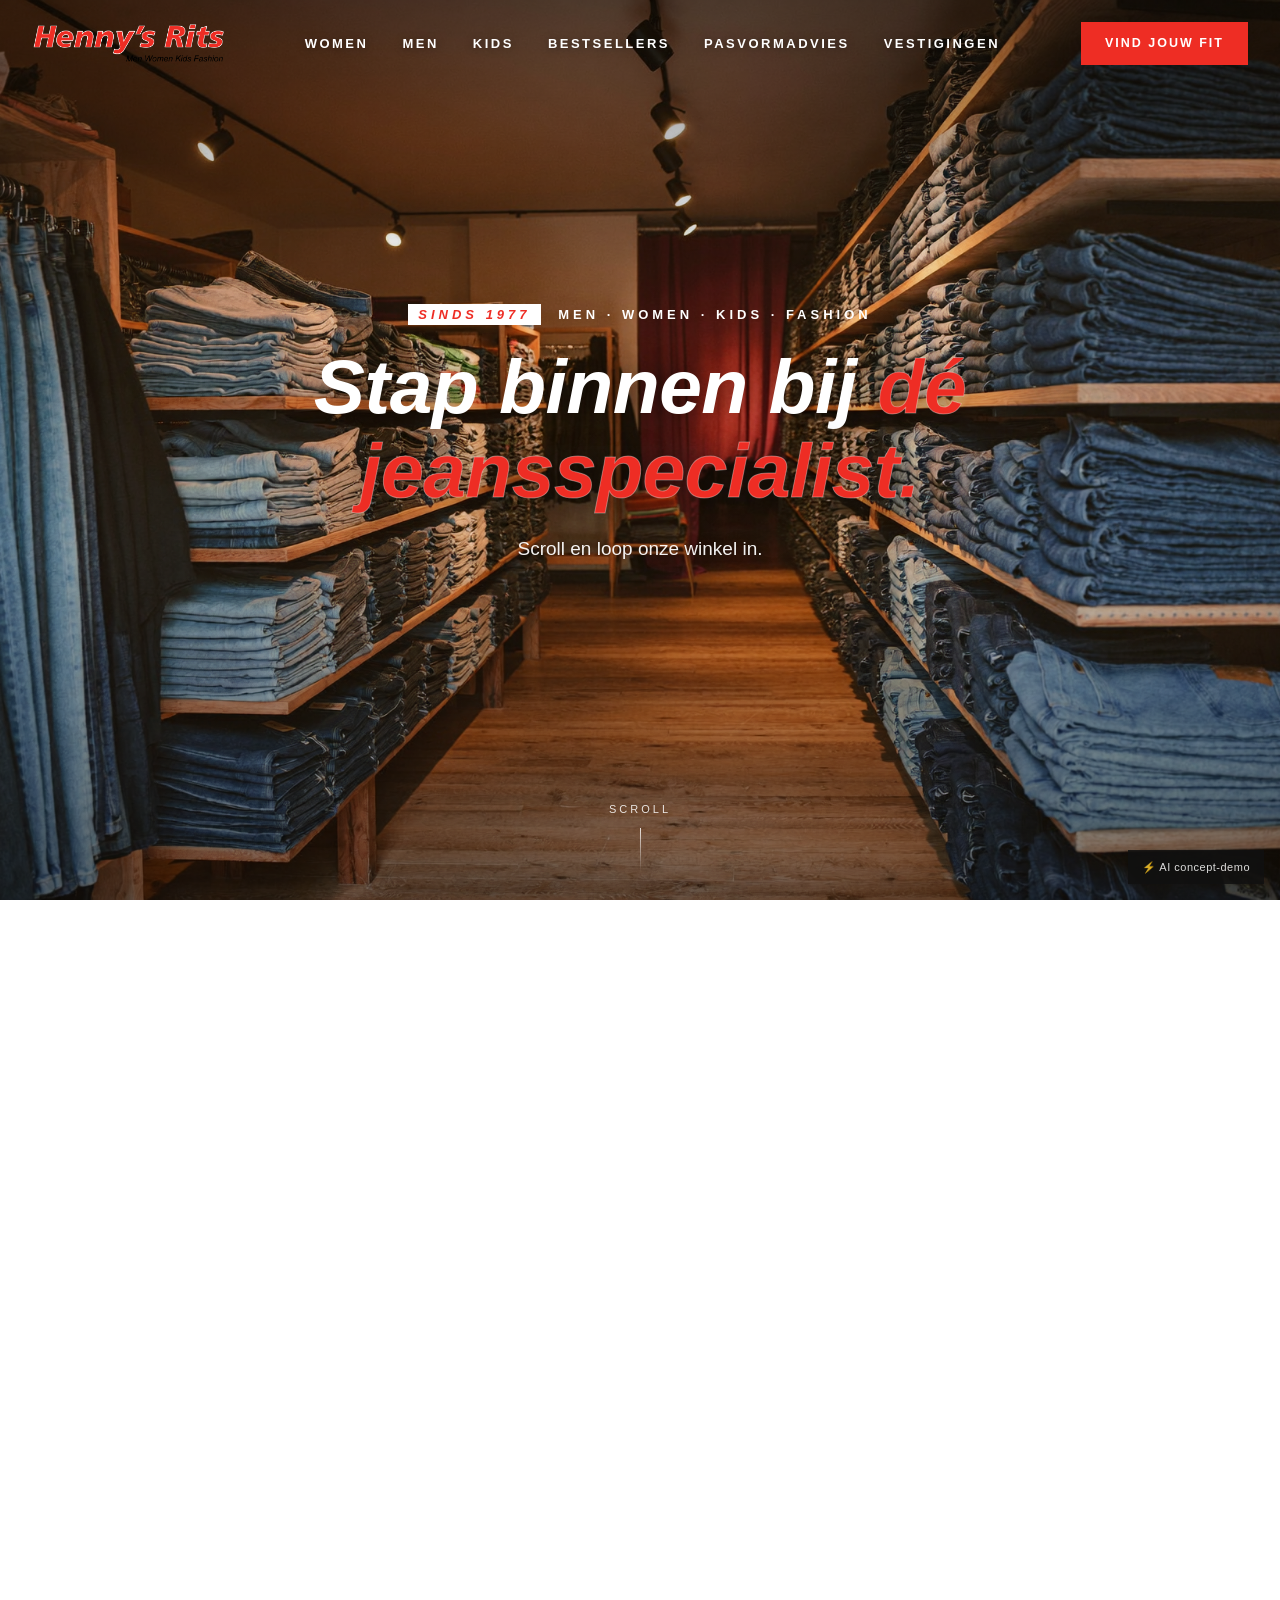
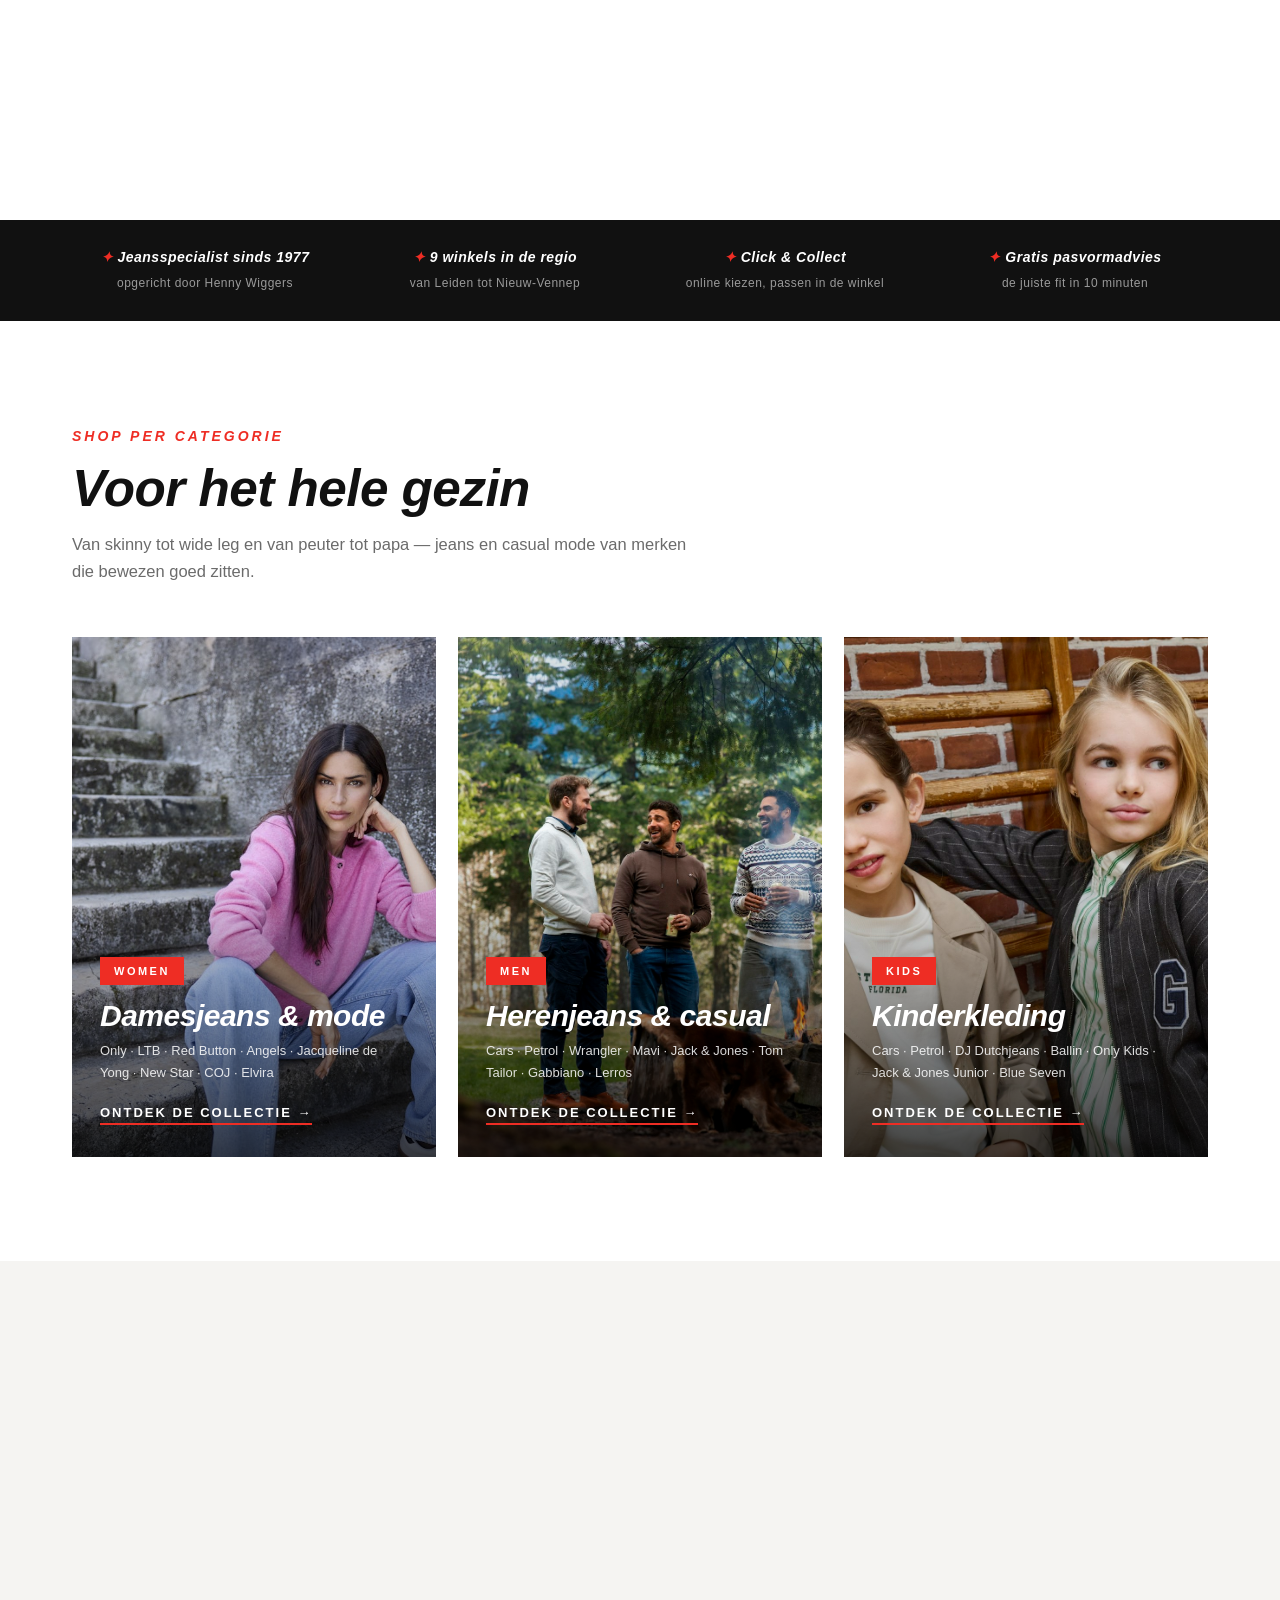
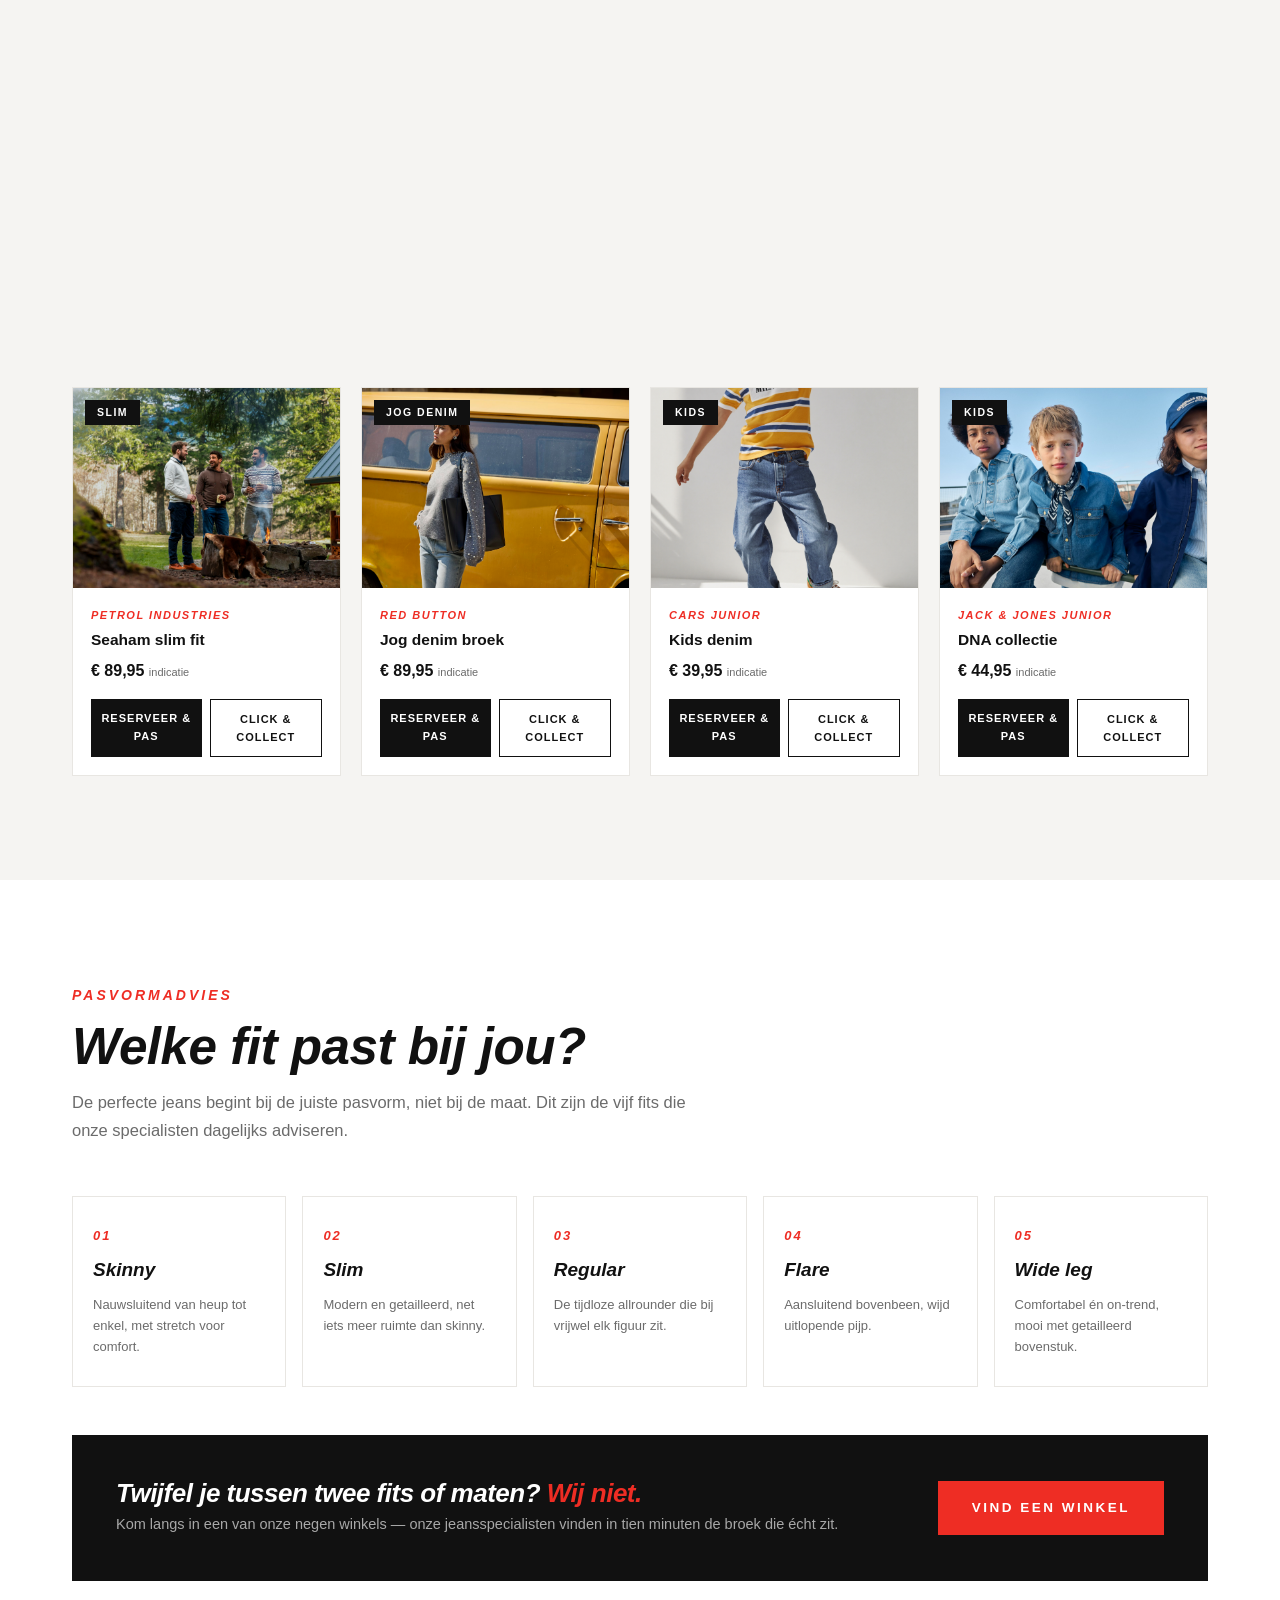
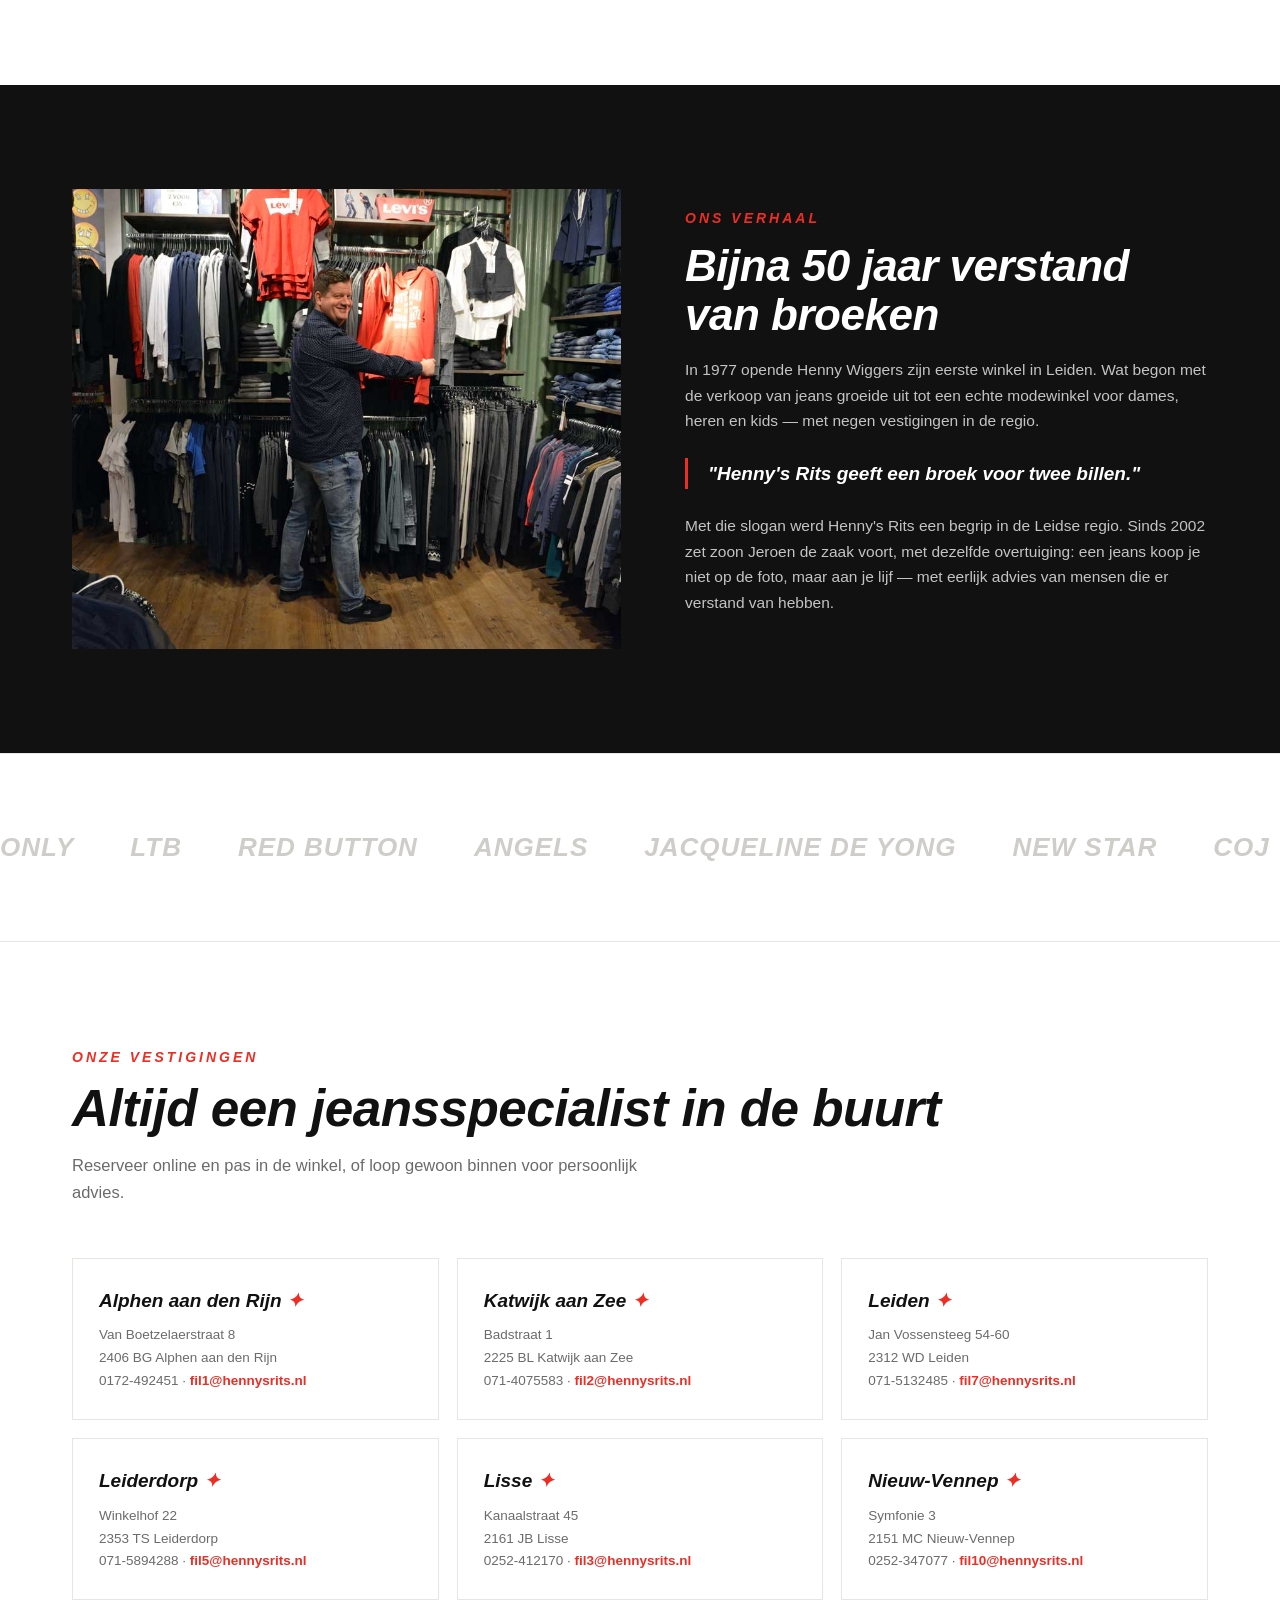
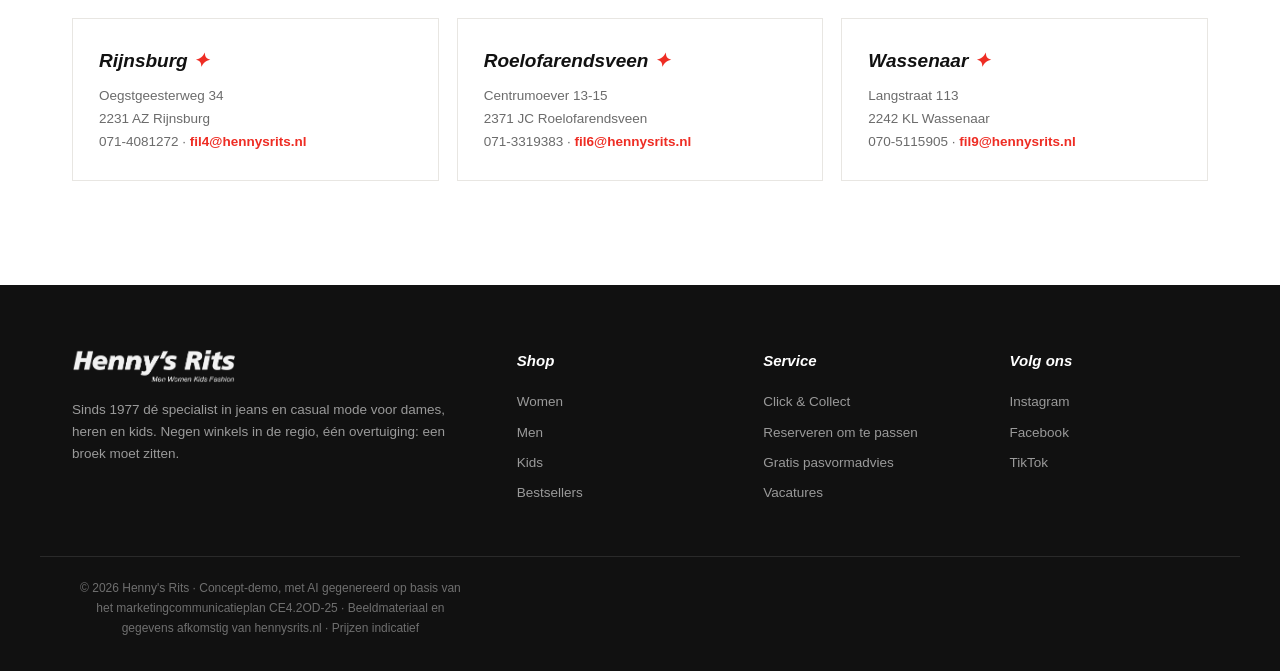
==== index.html @ 13a5b773 "Henny's Rits concept-demo: premium site met scroll-video Co-Authored-By: Claude Fable 5 <noreply@ant" ====
<!DOCTYPE html>
<html lang="nl">
<head>
<meta charset="UTF-8">
<meta name="viewport" content="width=device-width, initial-scale=1.0">
<title>Henny's Rits — Men Women Kids Fashion | Dé jeansspecialist sinds 1977</title>
<meta name="description" content="Ontdek online welke jeans perfect bij jou past en ontvang persoonlijk advies van de jeansspecialist. 9 winkels in de regio, Click & Collect en gratis pasvormadvies.">
<link rel="stylesheet" href="assets/style.css">
</head>
<body>

<header id="hdr">
  <nav class="nav">
    <a href="#" class="logo"><img src="assets/logo.png" alt="Henny's Rits — Men Women Kids Fashion"></a>
    <ul class="menu">
      <li><a href="women.html">Women</a></li>
      <li><a href="men.html">Men</a></li>
      <li><a href="kids.html">Kids</a></li>
      <li><a href="#bestsellers">Bestsellers</a></li>
      <li><a href="pasvormadvies.html">Pasvormadvies</a></li>
      <li><a href="vestigingen.html">Vestigingen</a></li>
    </ul>
    <a href="pasvormadvies.html" class="nav-cta">Vind jouw fit</a>
  </nav>
</header>

<div class="scrolly" id="top">
  <div class="scrolly-sticky">
    <video class="scrolly-media" id="scrollyVideo" src="assets/winkel-video-scrub-2k.mp4" poster="assets/winkel-hero.png" muted playsinline preload="auto"></video>

    <div class="stage on" id="stage1">
      <div class="hero-kicker"><b>Sinds 1977</b> Men · Women · Kids · Fashion</div>
      <h1>Stap binnen bij <span>dé jeansspecialist.</span></h1>
      <p>Scroll en loop onze winkel in.</p>
    </div>

    <div class="stage" id="stage2">
      <h1>De perfecte jeans <span>begint bij de juiste fit.</span></h1>
      <p>Duizenden jeans, alle pasvormen — en mensen die precies weten welke bij jou hoort.</p>
    </div>

    <div class="stage" id="stage3">
      <h1>Ontdek online, <span>pas 'm in de winkel.</span></h1>
      <p>Ontvang persoonlijk advies van de jeansspecialist — in negen winkels in de regio.</p>
      <div><a href="#bestsellers" class="btn btn-rood">Shop bestsellers</a>
      <a href="#pasvorm" class="btn btn-wit">Doe de pasvormcheck</a></div>
    </div>

    <div class="scroll-hint">Scroll<div class="lijn"></div></div>
    <div class="scroll-progress" id="scrollProgress"></div>
  </div>
</div>

<div class="usp">
  <div class="wrap">
    <div class="reveal"><b><span class="rood">✦</span> Jeansspecialist sinds 1977</b><small>opgericht door Henny Wiggers</small></div>
    <div class="reveal d1"><b><span class="rood">✦</span> 9 winkels in de regio</b><small>van Leiden tot Nieuw-Vennep</small></div>
    <div class="reveal d2"><b><span class="rood">✦</span> Click & Collect</b><small>online kiezen, passen in de winkel</small></div>
    <div class="reveal d3"><b><span class="rood">✦</span> Gratis pasvormadvies</b><small>de juiste fit in 10 minuten</small></div>
  </div>
</div>

<section id="women">
  <div class="wrap">
    <div class="kicker reveal">Shop per categorie</div>
    <h2 class="sec-title reveal">Voor het hele gezin</h2>
    <p class="sec-sub reveal">Van skinny tot wide leg en van peuter tot papa — jeans en casual mode van merken die bewezen goed zitten.</p>
    <div class="cats">
      <a href="women.html" class="cat reveal">
        <img src="assets/dames-jdy.jpg" alt="Damescollectie — Jacqueline de Yong">
        <div class="cat-body">
          <span class="lbl">Women</span>
          <h3>Damesjeans & mode</h3>
          <p>Only · LTB · Red Button · Angels · Jacqueline de Yong · New Star · COJ · Elvira</p>
          <span class="pijl">Ontdek de collectie →</span>
        </div>
      </a>
      <a href="men.html" class="cat reveal d1" id="men">
        <img src="assets/heren-petrol.jpg" alt="Herencollectie — Petrol Industries">
        <div class="cat-body">
          <span class="lbl">Men</span>
          <h3>Herenjeans & casual</h3>
          <p>Cars · Petrol · Wrangler · Mavi · Jack & Jones · Tom Tailor · Gabbiano · Lerros</p>
          <span class="pijl">Ontdek de collectie →</span>
        </div>
      </a>
      <a href="kids.html" class="cat reveal d2" id="kids">
        <img src="assets/kids-only.jpg" alt="Kidscollectie — Only Kids">
        <div class="cat-body">
          <span class="lbl">Kids</span>
          <h3>Kinderkleding</h3>
          <p>Cars · Petrol · DJ Dutchjeans · Ballin · Only Kids · Jack & Jones Junior · Blue Seven</p>
          <span class="pijl">Ontdek de collectie →</span>
        </div>
      </a>
    </div>
  </div>
</section>

<section class="best" id="bestsellers">
  <div class="wrap">
    <div class="kicker reveal">Kernassortiment</div>
    <h2 class="sec-title reveal">Onze meest gekozen jeans</h2>
    <p class="sec-sub reveal">Een overzichtelijke selectie bestsellers uit onze winkels. Twijfel je over maat of fit? Reserveer gratis om te passen — onze specialisten staan voor je klaar.</p>
    <div class="grid-4">
      <div class="product reveal">
        <div class="p-img"><img src="assets/shoot-dames-skinny.png" class="shoot" alt="ONLY damesjeans — skinny fit"><span class="fit">Skinny</span></div>
        <div class="p-body">
          <div class="p-brand">Only</div><div class="p-name">Blush mid skinny</div>
          <div class="p-price">€ 39,99 <small>indicatie</small></div>
          <div class="p-actions"><a class="a-res" href="#vestigingen">Reserveer & pas</a><a class="a-cc" href="#vestigingen">Click & Collect</a></div>
        </div>
      </div>
      <div class="product reveal d1">
        <div class="p-img"><img src="assets/shoot-dames-flare.png" class="shoot" alt="LTB Valerie flare jeans"><span class="fit">Flare</span></div>
        <div class="p-body">
          <div class="p-brand">LTB</div><div class="p-name">Valerie flare jeans</div>
          <div class="p-price">€ 79,95 <small>indicatie</small></div>
          <div class="p-actions"><a class="a-res" href="#vestigingen">Reserveer & pas</a><a class="a-cc" href="#vestigingen">Click & Collect</a></div>
        </div>
      </div>
      <div class="product reveal d2">
        <div class="p-img"><img src="assets/shoot-heren-slim.png" class="shoot" alt="Cars Blast slim fit jeans"><span class="fit">Slim</span></div>
        <div class="p-body">
          <div class="p-brand">Cars Jeans</div><div class="p-name">Blast slim fit</div>
          <div class="p-price">€ 59,90 <small>indicatie</small></div>
          <div class="p-actions"><a class="a-res" href="#vestigingen">Reserveer & pas</a><a class="a-cc" href="#vestigingen">Click & Collect</a></div>
        </div>
      </div>
      <div class="product reveal d3">
        <div class="p-img"><img src="assets/heren-gabbiano.jpg" alt="Gabbiano herenjeans"><span class="fit">Regular</span></div>
        <div class="p-body">
          <div class="p-brand">Wrangler</div><div class="p-name">Texas regular fit</div>
          <div class="p-price">€ 99,95 <small>indicatie</small></div>
          <div class="p-actions"><a class="a-res" href="#vestigingen">Reserveer & pas</a><a class="a-cc" href="#vestigingen">Click & Collect</a></div>
        </div>
      </div>
      <div class="product reveal">
        <div class="p-img"><img src="assets/heren-petrol.jpg" alt="Petrol Seaham slim fit"><span class="fit">Slim</span></div>
        <div class="p-body">
          <div class="p-brand">Petrol Industries</div><div class="p-name">Seaham slim fit</div>
          <div class="p-price">€ 89,95 <small>indicatie</small></div>
          <div class="p-actions"><a class="a-res" href="#vestigingen">Reserveer & pas</a><a class="a-cc" href="#vestigingen">Click & Collect</a></div>
        </div>
      </div>
      <div class="product reveal d1">
        <div class="p-img"><img src="assets/dames-only2.jpg" alt="Red Button jog denim"><span class="fit">Jog denim</span></div>
        <div class="p-body">
          <div class="p-brand">Red Button</div><div class="p-name">Jog denim broek</div>
          <div class="p-price">€ 89,95 <small>indicatie</small></div>
          <div class="p-actions"><a class="a-res" href="#vestigingen">Reserveer & pas</a><a class="a-cc" href="#vestigingen">Click & Collect</a></div>
        </div>
      </div>
      <div class="product reveal d2">
        <div class="p-img"><img src="assets/shoot-kids.png" class="shoot" alt="Cars junior kids jeans"><span class="fit">Kids</span></div>
        <div class="p-body">
          <div class="p-brand">Cars Junior</div><div class="p-name">Kids denim</div>
          <div class="p-price">€ 39,95 <small>indicatie</small></div>
          <div class="p-actions"><a class="a-res" href="#vestigingen">Reserveer & pas</a><a class="a-cc" href="#vestigingen">Click & Collect</a></div>
        </div>
      </div>
      <div class="product reveal d3">
        <div class="p-img"><img src="assets/kids-jackjones.jpg" alt="Jack & Jones junior"><span class="fit">Kids</span></div>
        <div class="p-body">
          <div class="p-brand">Jack & Jones Junior</div><div class="p-name">DNA collectie</div>
          <div class="p-price">€ 44,95 <small>indicatie</small></div>
          <div class="p-actions"><a class="a-res" href="#vestigingen">Reserveer & pas</a><a class="a-cc" href="#vestigingen">Click & Collect</a></div>
        </div>
      </div>
    </div>
  </div>
</section>

<section id="pasvorm">
  <div class="wrap">
    <div class="kicker reveal">Pasvormadvies</div>
    <h2 class="sec-title reveal">Welke fit past bij jou?</h2>
    <p class="sec-sub reveal">De perfecte jeans begint bij de juiste pasvorm, niet bij de maat. Dit zijn de vijf fits die onze specialisten dagelijks adviseren.</p>
    <div class="fitgrid">
      <div class="fitcard reveal"><div class="nr">01</div><h4>Skinny</h4><p>Nauwsluitend van heup tot enkel, met stretch voor comfort.</p></div>
      <div class="fitcard reveal d1"><div class="nr">02</div><h4>Slim</h4><p>Modern en getailleerd, net iets meer ruimte dan skinny.</p></div>
      <div class="fitcard reveal d2"><div class="nr">03</div><h4>Regular</h4><p>De tijdloze allrounder die bij vrijwel elk figuur zit.</p></div>
      <div class="fitcard reveal d3"><div class="nr">04</div><h4>Flare</h4><p>Aansluitend bovenbeen, wijd uitlopende pijp.</p></div>
      <div class="fitcard reveal d3"><div class="nr">05</div><h4>Wide leg</h4><p>Comfortabel én on-trend, mooi met getailleerd bovenstuk.</p></div>
    </div>
    <div class="fit-cta reveal">
      <div>
        <h3>Twijfel je tussen twee fits of maten? <em>Wij niet.</em></h3>
        <p>Kom langs in een van onze negen winkels — onze jeansspecialisten vinden in tien minuten de broek die écht zit.</p>
      </div>
      <a href="#vestigingen" class="btn btn-rood" style="white-space:nowrap">Vind een winkel</a>
    </div>
  </div>
</section>

<section class="historie">
  <div class="wrap">
    <img src="assets/historie.jpg" alt="Henny's Rits winkel" class="reveal">
    <div>
      <div class="kicker reveal">Ons verhaal</div>
      <h2 class="reveal">Bijna 50 jaar verstand van broeken</h2>
      <p class="reveal d1">In 1977 opende Henny Wiggers zijn eerste winkel in Leiden. Wat begon met de verkoop van jeans groeide uit tot een echte modewinkel voor dames, heren en kids — met negen vestigingen in de regio.</p>
      <div class="quote reveal d2">"Henny's Rits geeft een broek voor twee billen."</div>
      <p class="reveal d2">Met die slogan werd Henny's Rits een begrip in de Leidse regio. Sinds 2002 zet zoon Jeroen de zaak voort, met dezelfde overtuiging: een jeans koop je niet op de foto, maar aan je lijf — met eerlijk advies van mensen die er verstand van hebben.</p>
    </div>
  </div>
</section>

<div class="merken" id="merken">
  <div class="marquee">
    <span>Only</span><span>LTB</span><span>Red Button</span><span>Angels</span><span>Jacqueline de Yong</span><span>New Star</span><span>COJ</span><span>Elvira</span><span>Cars Jeans</span><span>Petrol</span><span>Wrangler</span><span>Mavi</span><span>Jack & Jones</span><span>Tom Tailor</span><span>Gabbiano</span><span>Lerros</span><span>S.Oliver</span><span>DJ Dutchjeans</span><span>Ballin</span><span>Blue Seven</span>
    <span>Only</span><span>LTB</span><span>Red Button</span><span>Angels</span><span>Jacqueline de Yong</span><span>New Star</span><span>COJ</span><span>Elvira</span><span>Cars Jeans</span><span>Petrol</span><span>Wrangler</span><span>Mavi</span><span>Jack & Jones</span><span>Tom Tailor</span><span>Gabbiano</span><span>Lerros</span><span>S.Oliver</span><span>DJ Dutchjeans</span><span>Ballin</span><span>Blue Seven</span>
  </div>
</div>

<section id="vestigingen">
  <div class="wrap">
    <div class="kicker reveal">Onze vestigingen</div>
    <h2 class="sec-title reveal">Altijd een jeansspecialist in de buurt</h2>
    <p class="sec-sub reveal">Reserveer online en pas in de winkel, of loop gewoon binnen voor persoonlijk advies.</p>
    <div class="stores-grid">
      <div class="store reveal"><h4>Alphen aan den Rijn <span>✦</span></h4><p>Van Boetzelaerstraat 8<br>2406 BG Alphen aan den Rijn<br>0172-492451 · <a href="mailto:fil1@hennysrits.nl">fil1@hennysrits.nl</a></p></div>
      <div class="store reveal d1"><h4>Katwijk aan Zee <span>✦</span></h4><p>Badstraat 1<br>2225 BL Katwijk aan Zee<br>071-4075583 · <a href="mailto:fil2@hennysrits.nl">fil2@hennysrits.nl</a></p></div>
      <div class="store reveal d2"><h4>Leiden <span>✦</span></h4><p>Jan Vossensteeg 54-60<br>2312 WD Leiden<br>071-5132485 · <a href="mailto:fil7@hennysrits.nl">fil7@hennysrits.nl</a></p></div>
      <div class="store reveal"><h4>Leiderdorp <span>✦</span></h4><p>Winkelhof 22<br>2353 TS Leiderdorp<br>071-5894288 · <a href="mailto:fil5@hennysrits.nl">fil5@hennysrits.nl</a></p></div>
      <div class="store reveal d1"><h4>Lisse <span>✦</span></h4><p>Kanaalstraat 45<br>2161 JB Lisse<br>0252-412170 · <a href="mailto:fil3@hennysrits.nl">fil3@hennysrits.nl</a></p></div>
      <div class="store reveal d2"><h4>Nieuw-Vennep <span>✦</span></h4><p>Symfonie 3<br>2151 MC Nieuw-Vennep<br>0252-347077 · <a href="mailto:fil10@hennysrits.nl">fil10@hennysrits.nl</a></p></div>
      <div class="store reveal"><h4>Rijnsburg <span>✦</span></h4><p>Oegstgeesterweg 34<br>2231 AZ Rijnsburg<br>071-4081272 · <a href="mailto:fil4@hennysrits.nl">fil4@hennysrits.nl</a></p></div>
      <div class="store reveal d1"><h4>Roelofarendsveen <span>✦</span></h4><p>Centrumoever 13-15<br>2371 JC Roelofarendsveen<br>071-3319383 · <a href="mailto:fil6@hennysrits.nl">fil6@hennysrits.nl</a></p></div>
      <div class="store reveal d2"><h4>Wassenaar <span>✦</span></h4><p>Langstraat 113<br>2242 KL Wassenaar<br>070-5115905 · <a href="mailto:fil9@hennysrits.nl">fil9@hennysrits.nl</a></p></div>
    </div>
  </div>
</section>

<footer>
  <div class="wrap">
    <div>
      <img src="assets/logo.png" alt="Henny's Rits">
      <p>Sinds 1977 dé specialist in jeans en casual mode voor dames, heren en kids. Negen winkels in de regio, één overtuiging: een broek moet zitten.</p>
    </div>
    <div>
      <h4>Shop</h4>
      <ul><li><a href="women.html">Women</a></li><li><a href="men.html">Men</a></li><li><a href="kids.html">Kids</a></li><li><a href="#bestsellers">Bestsellers</a></li></ul>
    </div>
    <div>
      <h4>Service</h4>
      <ul><li>Click & Collect</li><li>Reserveren om te passen</li><li><a href="pasvormadvies.html">Gratis pasvormadvies</a></li><li><a href="https://hennysrits.nl/vacatures/">Vacatures</a></li></ul>
    </div>
    <div>
      <h4>Volg ons</h4>
      <ul><li><a href="https://www.instagram.com/hennysritsnieuwvennep/">Instagram</a></li><li><a href="https://www.facebook.com/HennysRitsNieuwVennep/">Facebook</a></li><li>TikTok</li></ul>
    </div>
  </div>
  <div class="foot-note wrap">© 2026 Henny's Rits · Concept-demo, met AI gegenereerd op basis van het marketingcommunicatieplan CE4.2OD-25 · Beeldmateriaal en gegevens afkomstig van hennysrits.nl · Prijzen indicatief</div>
</footer>

<div class="demo-note">⚡ AI concept-demo</div>

<script>
  // sticky nav
  const hdr = document.getElementById('hdr');

  // scroll-gestuurde video (scrubbing)
  const scrolly = document.querySelector('.scrolly');
  const video = document.getElementById('scrollyVideo');
  const stages = [document.getElementById('stage1'), document.getElementById('stage2'), document.getElementById('stage3')];
  const progressBar = document.getElementById('scrollProgress');
  let targetTime = 0, videoReady = false;

  // Laad de video als blob: dan is hij volledig seekbaar (nodig voor scrubben),
  // onafhankelijk van Range-support op de server. Bij mislukken blijft de poster-foto staan.
  fetch(video.getAttribute('src'))
    .then(r => { if (!r.ok) throw new Error(r.status); return r.blob(); })
    .then(b => { video.src = URL.createObjectURL(b); })
    .catch(() => { videoReady = false; });
  video.addEventListener('loadedmetadata', () => { videoReady = video.seekable.length > 0 && video.seekable.end(0) > 0; });
  video.addEventListener('error', () => { videoReady = false; }); // valt terug op poster-foto

  function scrollProgress() {
    const max = scrolly.offsetHeight - innerHeight;
    return Math.min(1, Math.max(0, (scrollY - scrolly.offsetTop) / max));
  }

  function update() {
    const p = scrollProgress();
    // tekstlagen: 0-30% intro, 30-65% midden, 65%+ CTA
    stages[0].classList.toggle('on', p < .30);
    stages[1].classList.toggle('on', p >= .30 && p < .65);
    stages[2].classList.toggle('on', p >= .65);
    progressBar.style.width = (p * 100) + '%';
    if (videoReady && video.duration) targetTime = p * (video.duration - .05);
    hdr.classList.toggle('solid', p >= 1 || scrollY > scrolly.offsetHeight - innerHeight + 60);
  }

  // soepel scrubben met lerp in een rAF-loop
  let lastRaf = 0;
  (function raf(t) {
    lastRaf = t || performance.now();
    update();
    if (videoReady && video.duration && Math.abs(video.currentTime - targetTime) > .02) {
      video.currentTime += (targetTime - video.currentTime) * .18;
    }
    requestAnimationFrame(raf);
  })();

  // fallback: als rAF stilstaat (verborgen/zuinige tab) scrubt de scroll-listener direct
  addEventListener('scroll', () => {
    update();
    if (videoReady && video.duration && performance.now() - lastRaf > 200) video.currentTime = targetTime;
  }, {passive:true});

  // reveal on scroll
  const io = new IntersectionObserver(es => es.forEach(e => {
    if (e.isIntersecting) { e.target.classList.add('in'); io.unobserve(e.target); }
  }), {threshold:.15});
  document.querySelectorAll('.reveal').forEach(el => io.observe(el));
</script>

</body>
</html>
---- assets/style.css ----
:root{
    --rood:#ee2d24; --rood-donker:#c81e16;
    --zwart:#111111; --grijs:#6b6b6b; --lichtgrijs:#f5f4f2; --lijn:#e8e6e2;
    --wit:#ffffff;
  }
  *{margin:0;padding:0;box-sizing:border-box}
  html{scroll-behavior:smooth}
  body{font-family:'Segoe UI',Helvetica,Arial,sans-serif;color:var(--zwart);background:var(--wit);line-height:1.65;-webkit-font-smoothing:antialiased}
  h1,h2,h3{font-weight:800;font-style:italic;letter-spacing:-.5px;line-height:1.1}
  a{color:inherit;text-decoration:none}
  img{display:block;max-width:100%}
  .wrap{max-width:1200px;margin:0 auto;padding:0 32px}

  /* reveal on scroll */
  .reveal{opacity:0;transform:translateY(36px);transition:opacity .8s ease,transform .8s cubic-bezier(.16,1,.3,1)}
  .reveal.in{opacity:1;transform:none}
  .reveal.d1{transition-delay:.12s}.reveal.d2{transition-delay:.24s}.reveal.d3{transition-delay:.36s}

  /* nav */
  header{position:fixed;top:0;left:0;right:0;z-index:100;transition:background .35s,box-shadow .35s,padding .35s}
  header .nav{display:flex;align-items:center;justify-content:space-between;max-width:1320px;margin:0 auto;padding:22px 32px;transition:padding .35s}
  header.solid{background:rgba(255,255,255,.96);backdrop-filter:blur(12px);box-shadow:0 1px 0 var(--lijn)}
  header.solid .nav{padding:14px 32px}
  .logo img{height:40px;width:auto;transition:height .35s}
  header.solid .logo img{height:32px}
  .menu{display:flex;gap:34px;list-style:none;font-weight:700;font-size:13px;letter-spacing:2.5px;text-transform:uppercase}
  header:not(.solid) .menu a{color:#fff;text-shadow:0 1px 8px rgba(0,0,0,.4)}
  .menu a{position:relative;padding-bottom:4px}
  .menu a::after{content:"";position:absolute;left:0;bottom:0;width:0;height:2px;background:var(--rood);transition:width .3s}
  .menu a:hover::after{width:100%}
  .nav-cta{background:var(--rood);color:#fff !important;padding:11px 24px;font-weight:700;font-size:12.5px;letter-spacing:2px;text-transform:uppercase;text-shadow:none !important;transition:background .25s}
  .nav-cta:hover{background:var(--rood-donker)}
  .nav-cta::after{display:none}

  /* scroll-video hero */
  .scrolly{height:380vh;position:relative}
  .scrolly-sticky{position:sticky;top:0;height:100vh;overflow:hidden;background:#0d0a08}
  .scrolly-media{position:absolute;inset:0;width:100%;height:100%;object-fit:cover}
  .scrolly-sticky::before{content:"";position:absolute;inset:0;z-index:1;background:linear-gradient(180deg,rgba(0,0,0,.45) 0%,rgba(0,0,0,.05) 30%,rgba(0,0,0,.05) 60%,rgba(0,0,0,.45) 100%)}
  .stage{position:absolute;inset:0;z-index:2;display:flex;flex-direction:column;align-items:center;justify-content:center;text-align:center;color:#fff;padding:0 32px;opacity:0;transform:translateY(24px);transition:opacity .5s ease,transform .5s ease;pointer-events:none}
  .stage.on{opacity:1;transform:none;pointer-events:auto}
  .stage .hero-kicker{font-size:13px;font-weight:700;letter-spacing:4px;text-transform:uppercase;margin-bottom:18px}
  .stage .hero-kicker b{color:var(--rood);background:#fff;padding:3px 10px;font-style:italic;margin-right:10px}
  .stage h1{font-size:clamp(40px,6vw,80px);max-width:900px;margin-bottom:20px;text-shadow:0 2px 28px rgba(0,0,0,.5)}
  .stage h1 span{color:var(--rood);-webkit-text-stroke:1px rgba(255,255,255,.35)}
  .stage p{font-size:19px;max-width:580px;color:rgba(255,255,255,.94);margin-bottom:32px;text-shadow:0 1px 12px rgba(0,0,0,.5)}
  .scroll-progress{position:absolute;bottom:0;left:0;height:3px;background:var(--rood);z-index:3;width:0%}
  .btn{display:inline-block;padding:16px 34px;font-weight:700;font-size:13.5px;letter-spacing:2.5px;text-transform:uppercase;transition:all .25s}
  .btn-rood{background:var(--rood);color:#fff}
  .btn-rood:hover{background:var(--rood-donker);transform:translateY(-2px)}
  .btn-wit{border:2px solid rgba(255,255,255,.8);color:#fff;margin-left:14px}
  .btn-wit:hover{background:#fff;color:var(--zwart)}
  .scroll-hint{position:absolute;bottom:28px;left:50%;transform:translateX(-50%);z-index:3;color:#fff;font-size:11px;letter-spacing:3px;text-transform:uppercase;text-align:center;opacity:.85}
  .scroll-hint .lijn{width:1px;height:44px;background:linear-gradient(#fff,transparent);margin:10px auto 0;animation:drop 1.8s ease-in-out infinite}
  @keyframes drop{0%{transform:scaleY(0);transform-origin:top}45%{transform:scaleY(1);transform-origin:top}55%{transform:scaleY(1);transform-origin:bottom}100%{transform:scaleY(0);transform-origin:bottom}}

  /* usp bar */
  .usp{background:var(--zwart);color:#fff}
  .usp .wrap{display:grid;grid-template-columns:repeat(4,1fr);gap:24px;padding:26px 32px;text-align:center}
  .usp b{display:block;font-size:14px;font-style:italic;letter-spacing:.5px}
  .usp small{color:#9a9a9a;font-size:12px;letter-spacing:.5px}
  .usp .rood{color:var(--rood)}

  /* sections */
  section{padding:104px 0}
  .kicker{color:var(--rood);font-weight:800;font-style:italic;font-size:14px;letter-spacing:3px;text-transform:uppercase;margin-bottom:12px}
  .sec-title{font-size:clamp(32px,4vw,52px);margin-bottom:14px}
  .sec-sub{color:var(--grijs);max-width:620px;font-size:16.5px;margin-bottom:52px}

  /* categorie cards */
  .cats{display:grid;grid-template-columns:repeat(3,1fr);gap:22px}
  .cat{position:relative;height:520px;overflow:hidden;display:flex;align-items:flex-end}
  .cat img{position:absolute;inset:0;width:100%;height:100%;object-fit:cover;transition:transform .8s cubic-bezier(.16,1,.3,1)}
  .cat:hover img{transform:scale(1.06)}
  .cat::after{content:"";position:absolute;inset:0;background:linear-gradient(180deg,transparent 45%,rgba(0,0,0,.72))}
  .cat-body{position:relative;z-index:2;color:#fff;padding:32px 28px;width:100%}
  .cat-body .lbl{display:inline-block;background:var(--rood);font-size:11px;font-weight:700;letter-spacing:2.5px;text-transform:uppercase;padding:5px 14px;margin-bottom:14px}
  .cat-body h3{font-size:30px;margin-bottom:8px}
  .cat-body p{font-size:13px;color:rgba(255,255,255,.85);margin-bottom:16px}
  .cat-body .pijl{font-weight:700;font-size:13px;letter-spacing:2px;text-transform:uppercase;border-bottom:2px solid var(--rood);padding-bottom:3px}

  /* bestsellers */
  .best{background:var(--lichtgrijs)}
  .grid-4{display:grid;grid-template-columns:repeat(4,1fr);gap:20px}
  .product{background:#fff;border:1px solid var(--lijn);transition:transform .3s,box-shadow .3s}
  .product:hover{transform:translateY(-6px);box-shadow:0 18px 40px rgba(17,17,17,.10)}
  .p-img{height:200px;position:relative;overflow:hidden}
  .p-img img{width:100%;height:100%;object-fit:cover;object-position:center 20%}
  .p-img img.shoot{object-position:center 62%}
  .p-img .fit{position:absolute;top:12px;left:12px;background:var(--zwart);color:#fff;font-size:10.5px;font-weight:700;letter-spacing:1.5px;text-transform:uppercase;padding:4px 12px}
  .p-body{padding:18px}
  .p-brand{font-size:11px;font-weight:800;font-style:italic;text-transform:uppercase;letter-spacing:1.5px;color:var(--rood)}
  .p-name{font-weight:700;font-size:15.5px;margin:3px 0 6px}
  .p-price{font-weight:800;font-size:16px}
  .p-price small{font-weight:400;color:var(--grijs);font-size:11px}
  .p-actions{display:flex;gap:8px;margin-top:14px}
  .p-actions a{flex:1;text-align:center;font-size:11px;font-weight:700;letter-spacing:1px;text-transform:uppercase;padding:10px 4px;transition:all .2s}
  .a-res{background:var(--zwart);color:#fff}
  .a-res:hover{background:var(--rood)}
  .a-cc{border:1.5px solid var(--zwart)}
  .a-cc:hover{border-color:var(--rood);color:var(--rood)}

  /* pasvorm */
  .fitgrid{display:grid;grid-template-columns:repeat(5,1fr);gap:16px}
  .fitcard{border:1.5px solid var(--lijn);padding:28px 20px;transition:border-color .25s,transform .25s;background:#fff}
  .fitcard:hover{border-color:var(--rood);transform:translateY(-4px)}
  .fitcard .nr{font-size:13px;font-weight:800;font-style:italic;color:var(--rood);letter-spacing:2px}
  .fitcard h4{font-style:italic;font-size:19px;margin:8px 0 8px}
  .fitcard p{font-size:13px;color:var(--grijs)}
  .fit-cta{margin-top:48px;background:var(--zwart);color:#fff;padding:44px;display:flex;justify-content:space-between;align-items:center;gap:28px}
  .fit-cta h3{font-size:26px;margin-bottom:6px}
  .fit-cta h3 em{color:var(--rood)}
  .fit-cta p{color:#a8a8a8;font-size:14.5px}

  /* historie */
  .historie{background:var(--zwart);color:#fff;overflow:hidden}
  .historie .wrap{display:grid;grid-template-columns:1.05fr 1fr;gap:64px;align-items:center}
  .historie img{width:100%;height:460px;object-fit:cover}
  .historie .kicker{color:var(--rood)}
  .historie h2{font-size:clamp(30px,3.5vw,44px);margin-bottom:18px}
  .historie p{color:#c4c4c4;font-size:15.5px;margin-bottom:16px}
  .historie .quote{border-left:3px solid var(--rood);padding-left:20px;font-style:italic;font-weight:700;font-size:19px;color:#fff;margin:24px 0}

  /* merken marquee */
  .merken{padding:72px 0;border-top:1px solid var(--lijn);border-bottom:1px solid var(--lijn);overflow:hidden}
  .marquee{display:flex;gap:56px;width:max-content;animation:scroll 36s linear infinite}
  .marquee span{font-size:26px;font-weight:800;font-style:italic;letter-spacing:1px;color:#cfcdc9;text-transform:uppercase;white-space:nowrap;transition:color .3s}
  .marquee span:hover{color:var(--rood)}
  @keyframes scroll{to{transform:translateX(-50%)}}

  /* vestigingen */
  .stores-grid{display:grid;grid-template-columns:repeat(3,1fr);gap:18px}
  .store{border:1.5px solid var(--lijn);padding:26px;transition:border-color .25s}
  .store:hover{border-color:var(--rood)}
  .store h4{font-style:italic;font-size:19px;margin-bottom:8px}
  .store h4 span{color:var(--rood)}
  .store p{font-size:13.5px;color:var(--grijs);line-height:1.7}
  .store a{color:var(--rood);font-weight:600}

  /* footer */
  footer{background:var(--zwart);color:#9a9a9a;padding:64px 0 32px;font-size:13.5px}
  footer .wrap{display:grid;grid-template-columns:2fr 1fr 1fr 1fr;gap:48px}
  footer img{height:34px;filter:brightness(0) invert(1);opacity:.95;margin-bottom:16px}
  footer h4{color:#fff;font-style:italic;margin-bottom:14px;font-size:15px}
  footer li{list-style:none;padding:4px 0}
  footer a:hover{color:#fff}
  .foot-note{border-top:1px solid #2a2a2a;margin-top:48px;padding-top:22px;text-align:center;font-size:12px;color:#6f6f6f}

  .demo-note{position:fixed;bottom:16px;right:16px;z-index:200;background:var(--zwart);color:#fff;font-size:11px;padding:8px 14px;opacity:.85;letter-spacing:.5px}

  @media(max-width:940px){
    .menu{display:none}
    .usp .wrap,.grid-4{grid-template-columns:repeat(2,1fr)}
    .cats{grid-template-columns:1fr}
    .cat{height:420px}
    .fitgrid{grid-template-columns:repeat(2,1fr)}
    .historie .wrap,footer .wrap{grid-template-columns:1fr}
    .stores-grid{grid-template-columns:1fr}
    .fit-cta{flex-direction:column;text-align:center}
    .btn-wit{margin-left:0;margin-top:12px}
  }

/* ===== subpagina's ===== */
.page-hero{height:56vh;min-height:420px;position:relative;display:flex;align-items:flex-end;overflow:hidden;background:var(--zwart)}
.page-hero img{position:absolute;inset:0;width:100%;height:100%;object-fit:cover;opacity:.75}
.page-hero::after{content:"";position:absolute;inset:0;background:linear-gradient(180deg,rgba(0,0,0,.5) 0%,rgba(0,0,0,.1) 45%,rgba(0,0,0,.65) 100%)}
.page-hero .wrap{position:relative;z-index:2;color:#fff;padding-bottom:56px;width:100%}
.page-hero .kicker{color:#fff;background:var(--rood);display:inline-block;padding:4px 14px}
.page-hero h1{font-size:clamp(38px,5vw,64px);text-shadow:0 2px 24px rgba(0,0,0,.4)}
.page-hero p{max-width:560px;color:rgba(255,255,255,.92);margin-top:12px;font-size:17px}
.merk-chips{display:flex;flex-wrap:wrap;gap:10px;margin:8px 0 0}
.merk-chips span{border:1.5px solid var(--lijn);background:#fff;padding:8px 20px;font-weight:800;font-style:italic;font-size:13.5px;text-transform:uppercase;letter-spacing:1px;color:var(--zwart)}
.breadcrumb{font-size:12.5px;letter-spacing:1.5px;text-transform:uppercase;color:rgba(255,255,255,.75);margin-bottom:14px}
.breadcrumb a:hover{color:#fff}
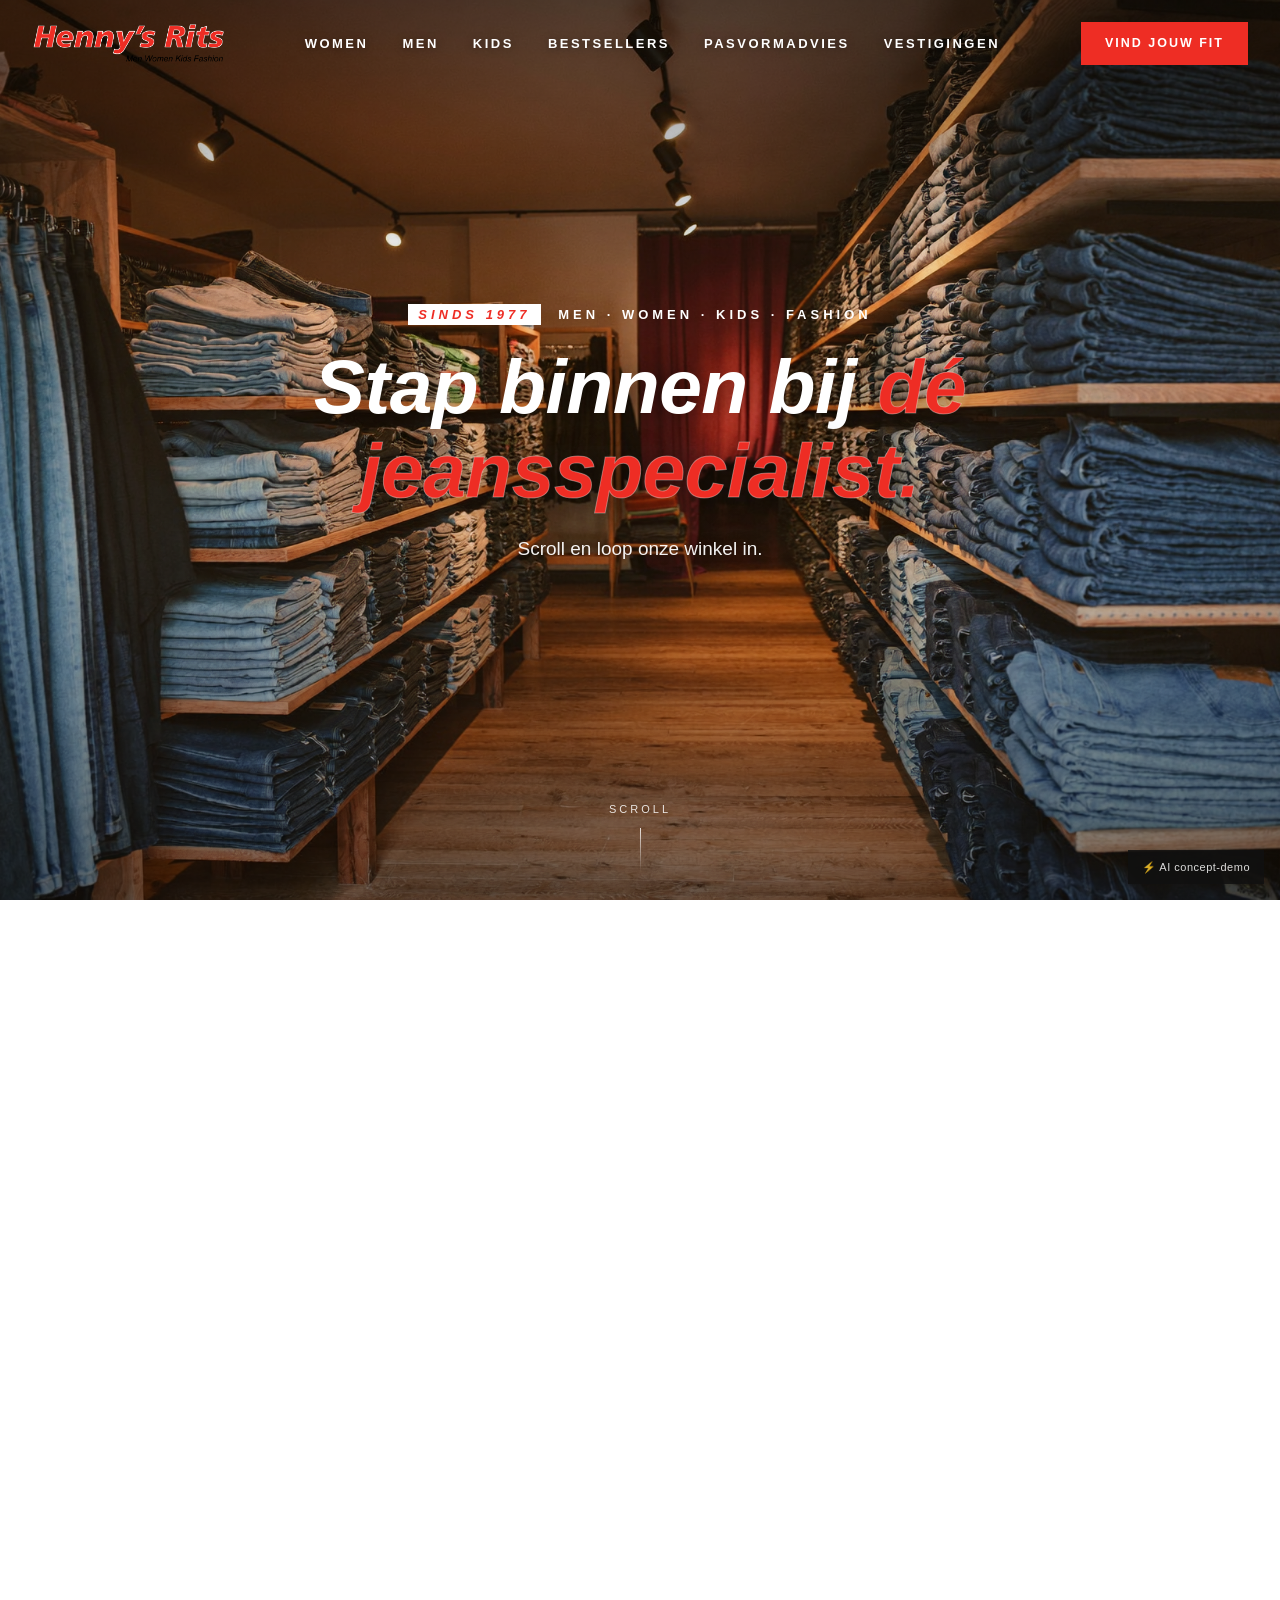
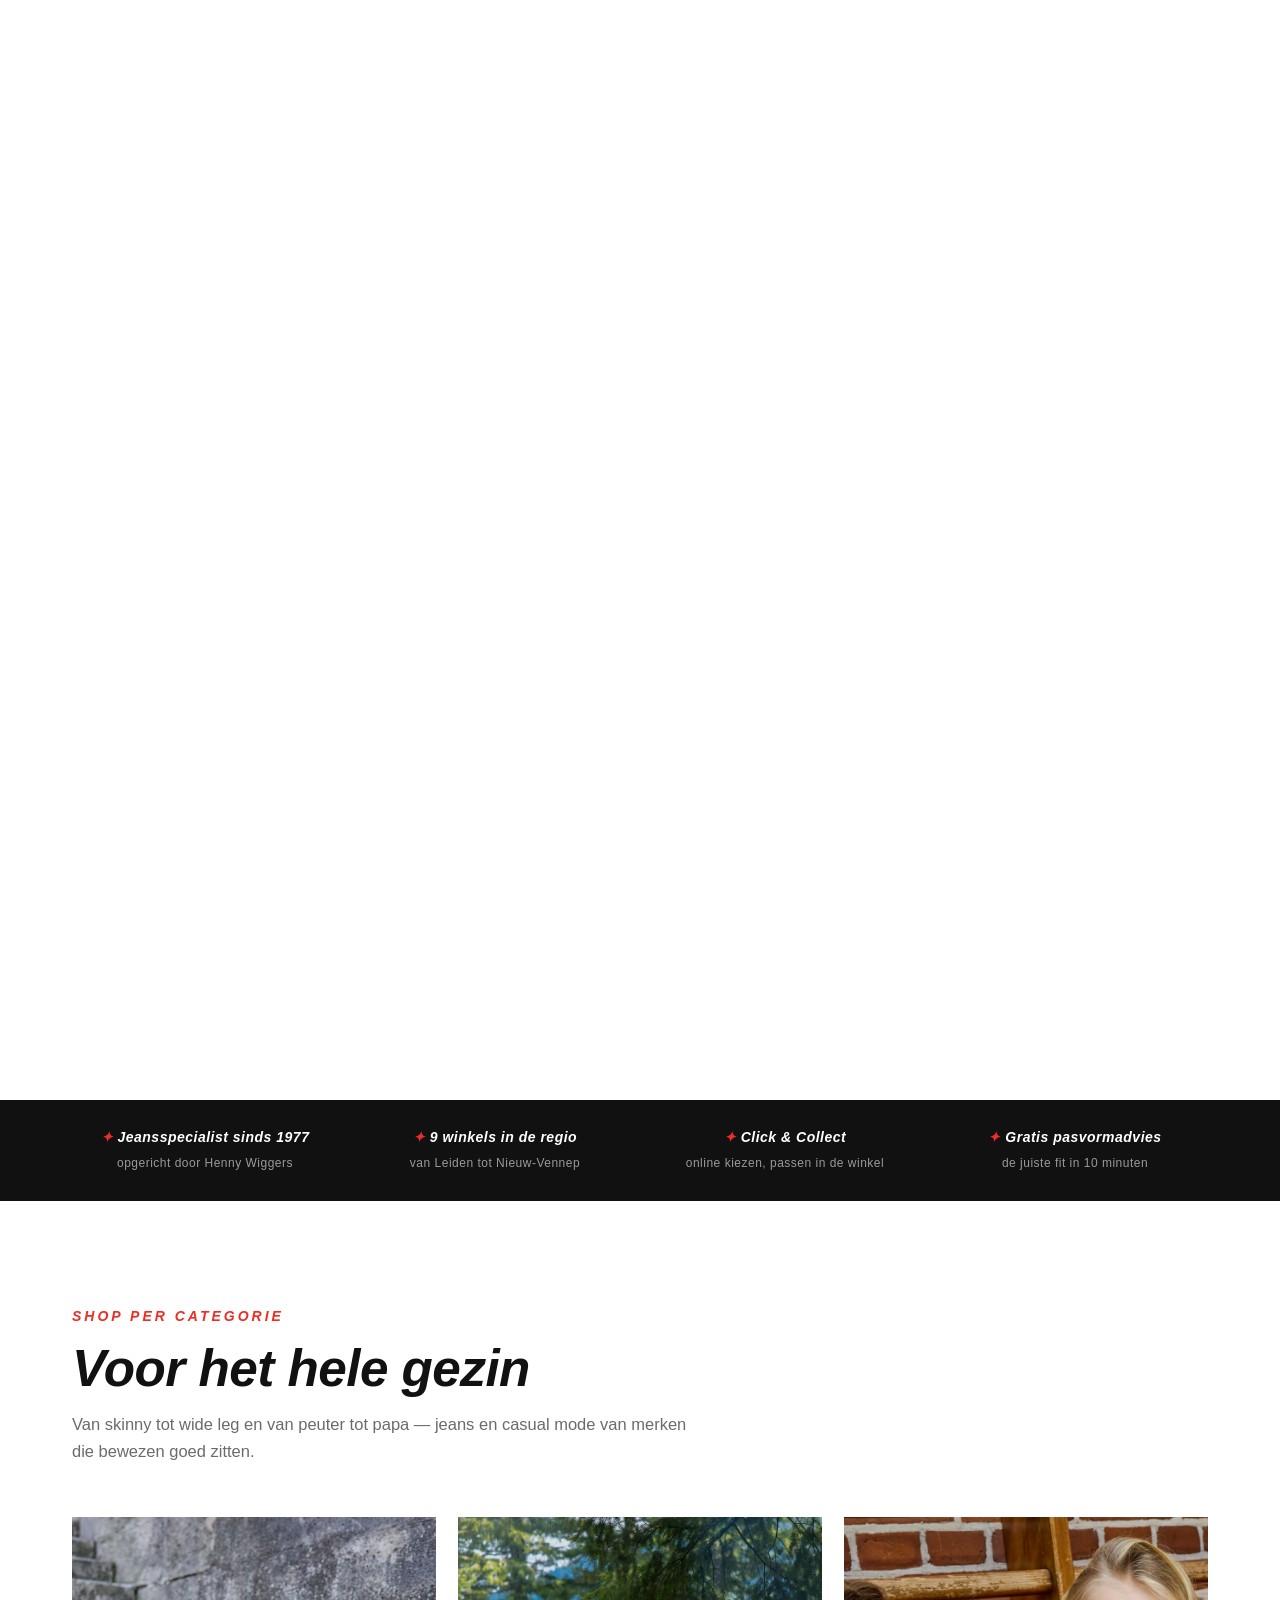
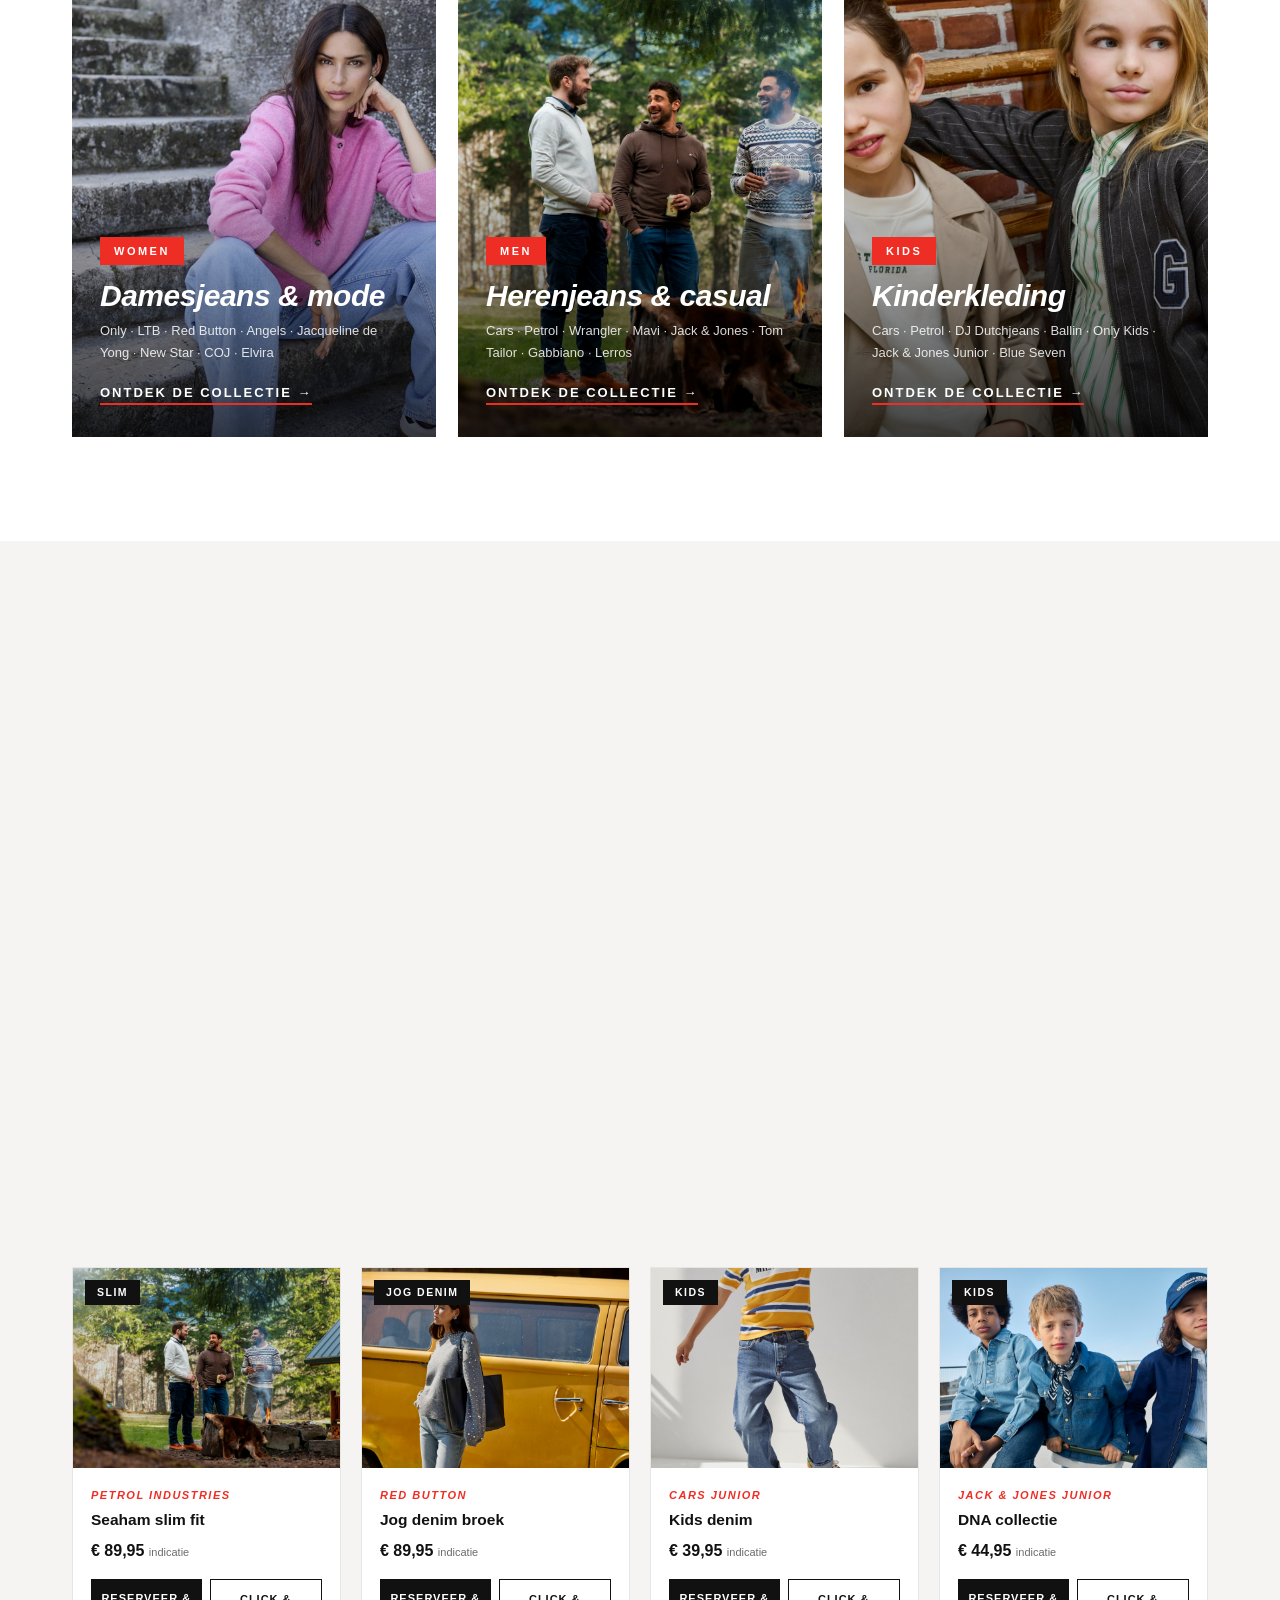
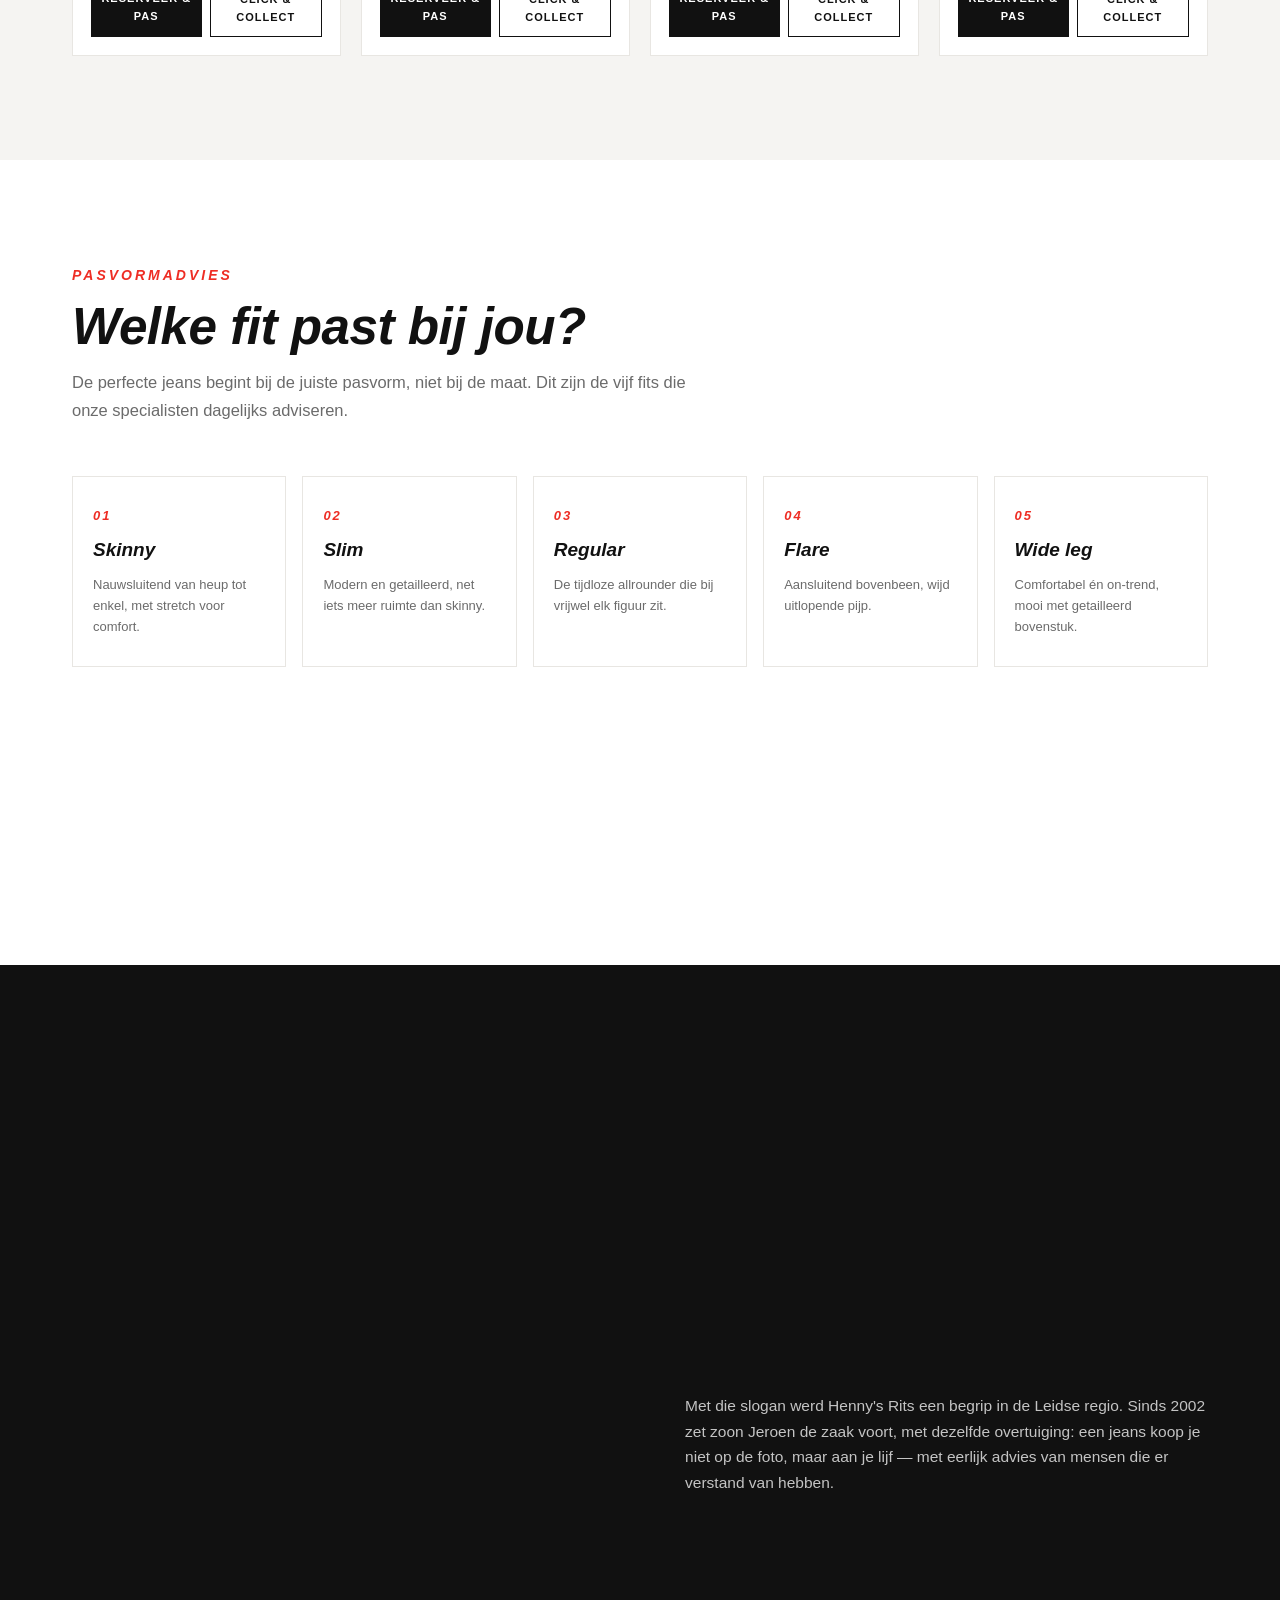
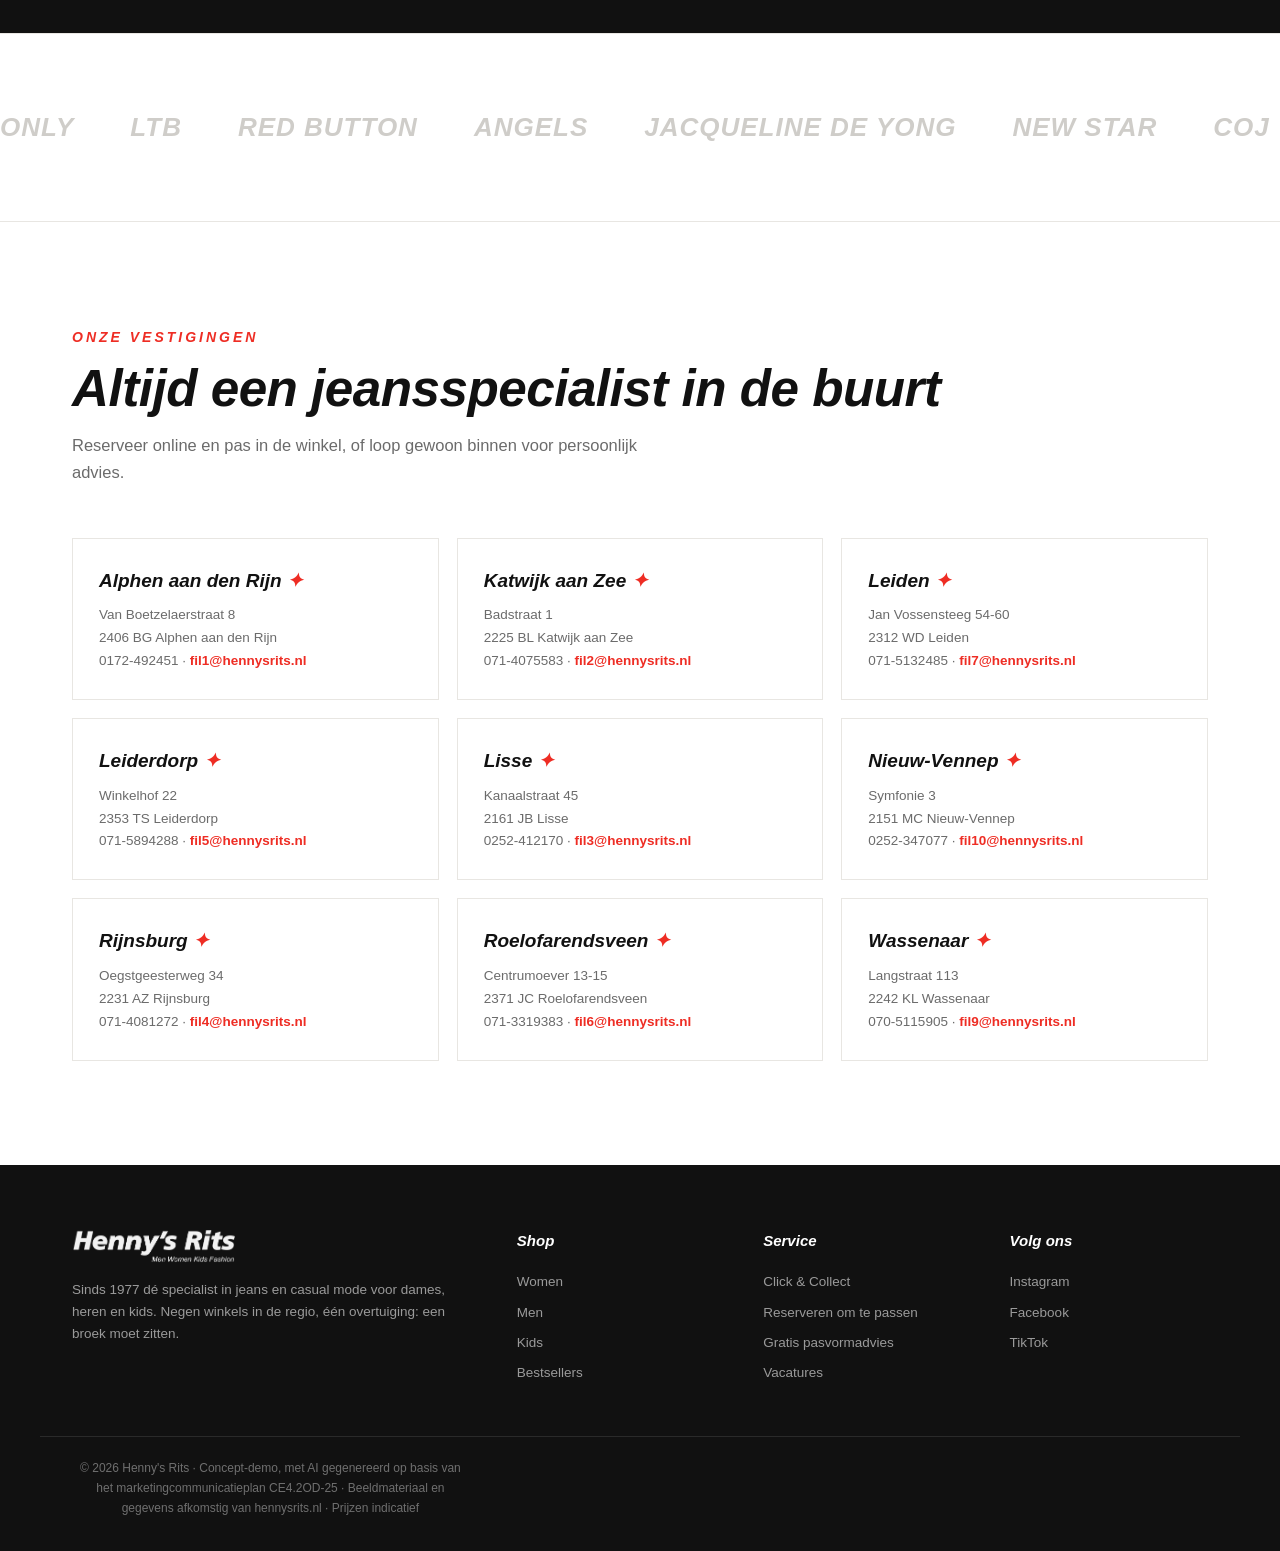
==== commit fc167893: "Soepelere scroll-video: 60fps interpolatie, kortere scrollafstand, snellere respons Co-Authored-By: " ====
--- a/index.html
+++ b/index.html
@@ -26,7 +26,7 @@
 
 <div class="scrolly" id="top">
   <div class="scrolly-sticky">
-    <video class="scrolly-media" id="scrollyVideo" src="assets/winkel-video-scrub-2k.mp4" poster="assets/winkel-hero.png" muted playsinline preload="auto"></video>
+    <video class="scrolly-media" id="scrollyVideo" src="assets/winkel-video-scrub-2k60.mp4" poster="assets/winkel-hero.png" muted playsinline preload="auto"></video>
 
     <div class="stage on" id="stage1">
       <div class="hero-kicker"><b>Sinds 1977</b> Men · Women · Kids · Fashion</div>
@@ -297,8 +297,8 @@
   (function raf(t) {
     lastRaf = t || performance.now();
     update();
-    if (videoReady && video.duration && Math.abs(video.currentTime - targetTime) > .02) {
-      video.currentTime += (targetTime - video.currentTime) * .18;
+    if (videoReady && video.duration && Math.abs(video.currentTime - targetTime) > .012) {
+      video.currentTime += (targetTime - video.currentTime) * .28;
     }
     requestAnimationFrame(raf);
   })();
--- a/assets/style.css
+++ b/assets/style.css
@@ -33,7 +33,7 @@
   .nav-cta::after{display:none}
 
   /* scroll-video hero */
-  .scrolly{height:380vh;position:relative}
+  .scrolly{height:300vh;position:relative}
   .scrolly-sticky{position:sticky;top:0;height:100vh;overflow:hidden;background:#0d0a08}
   .scrolly-media{position:absolute;inset:0;width:100%;height:100%;object-fit:cover}
   .scrolly-sticky::before{content:"";position:absolute;inset:0;z-index:1;background:linear-gradient(180deg,rgba(0,0,0,.45) 0%,rgba(0,0,0,.05) 30%,rgba(0,0,0,.05) 60%,rgba(0,0,0,.45) 100%)}
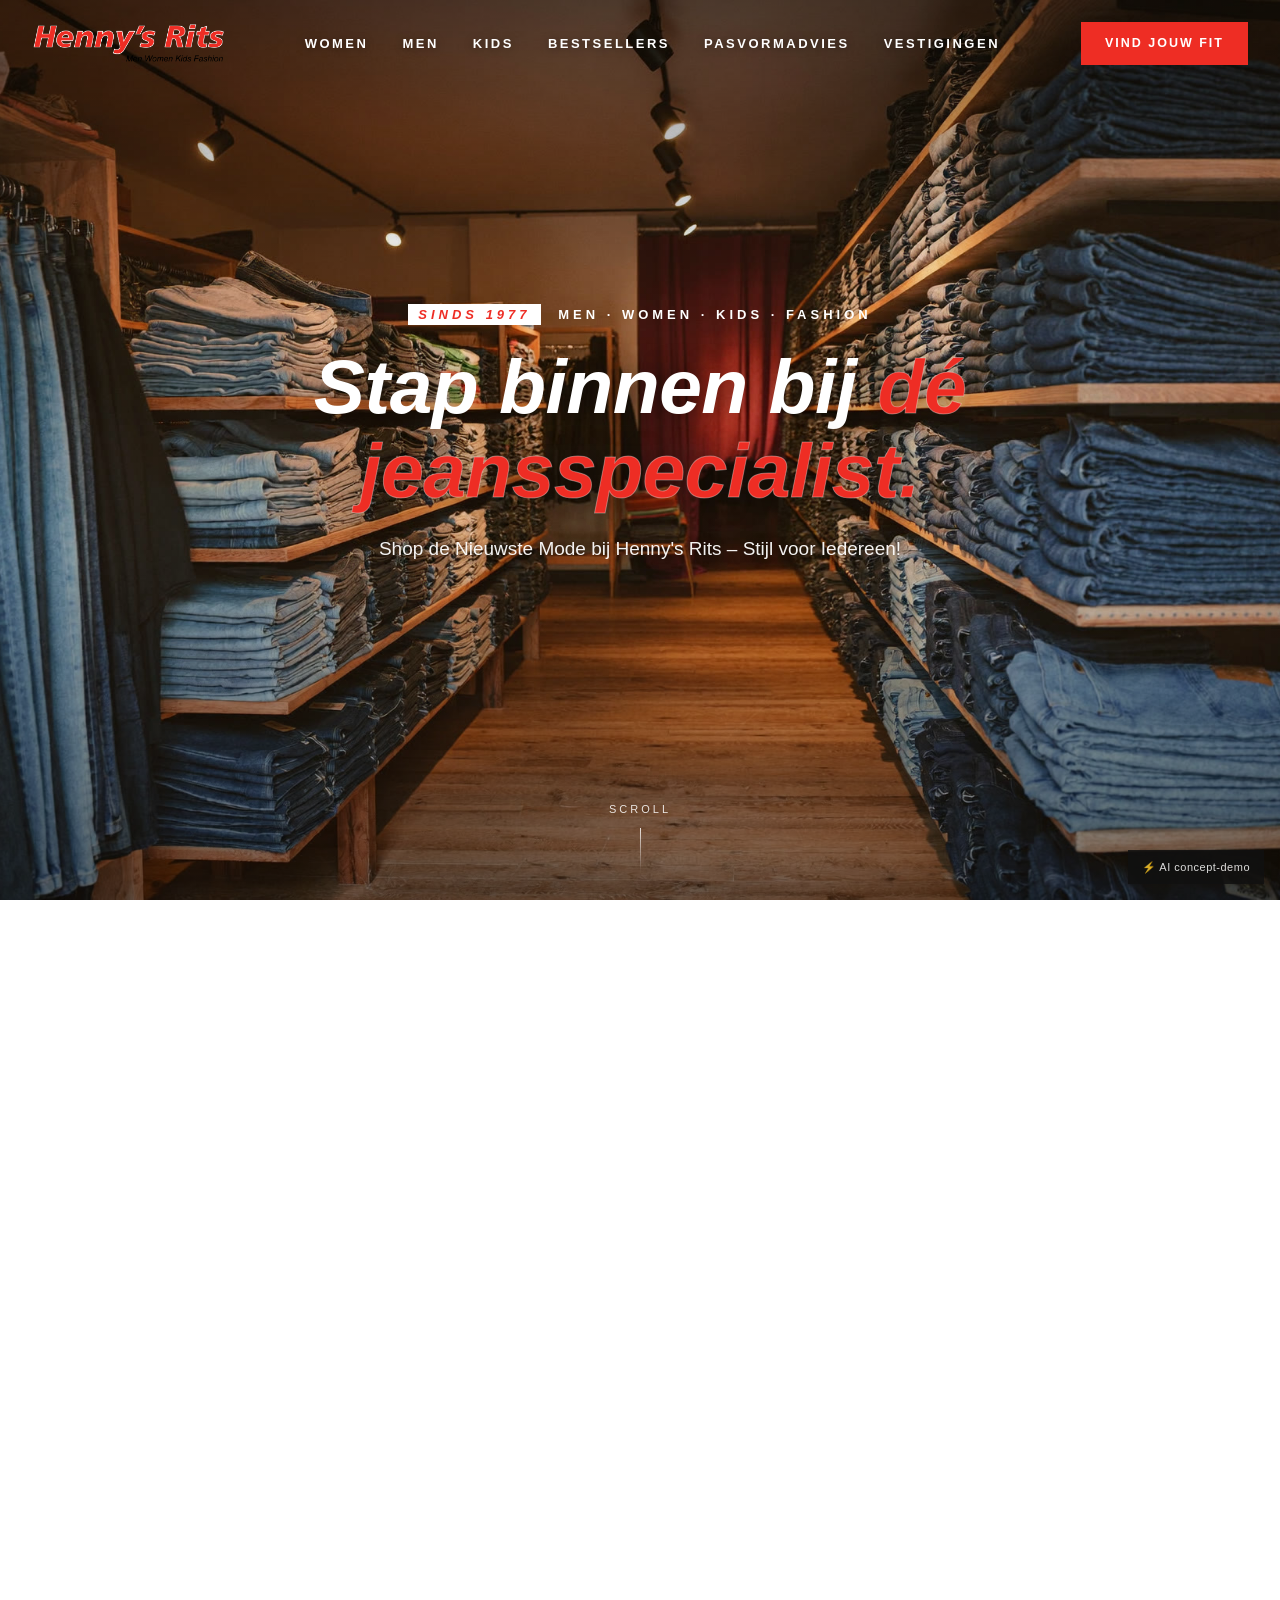
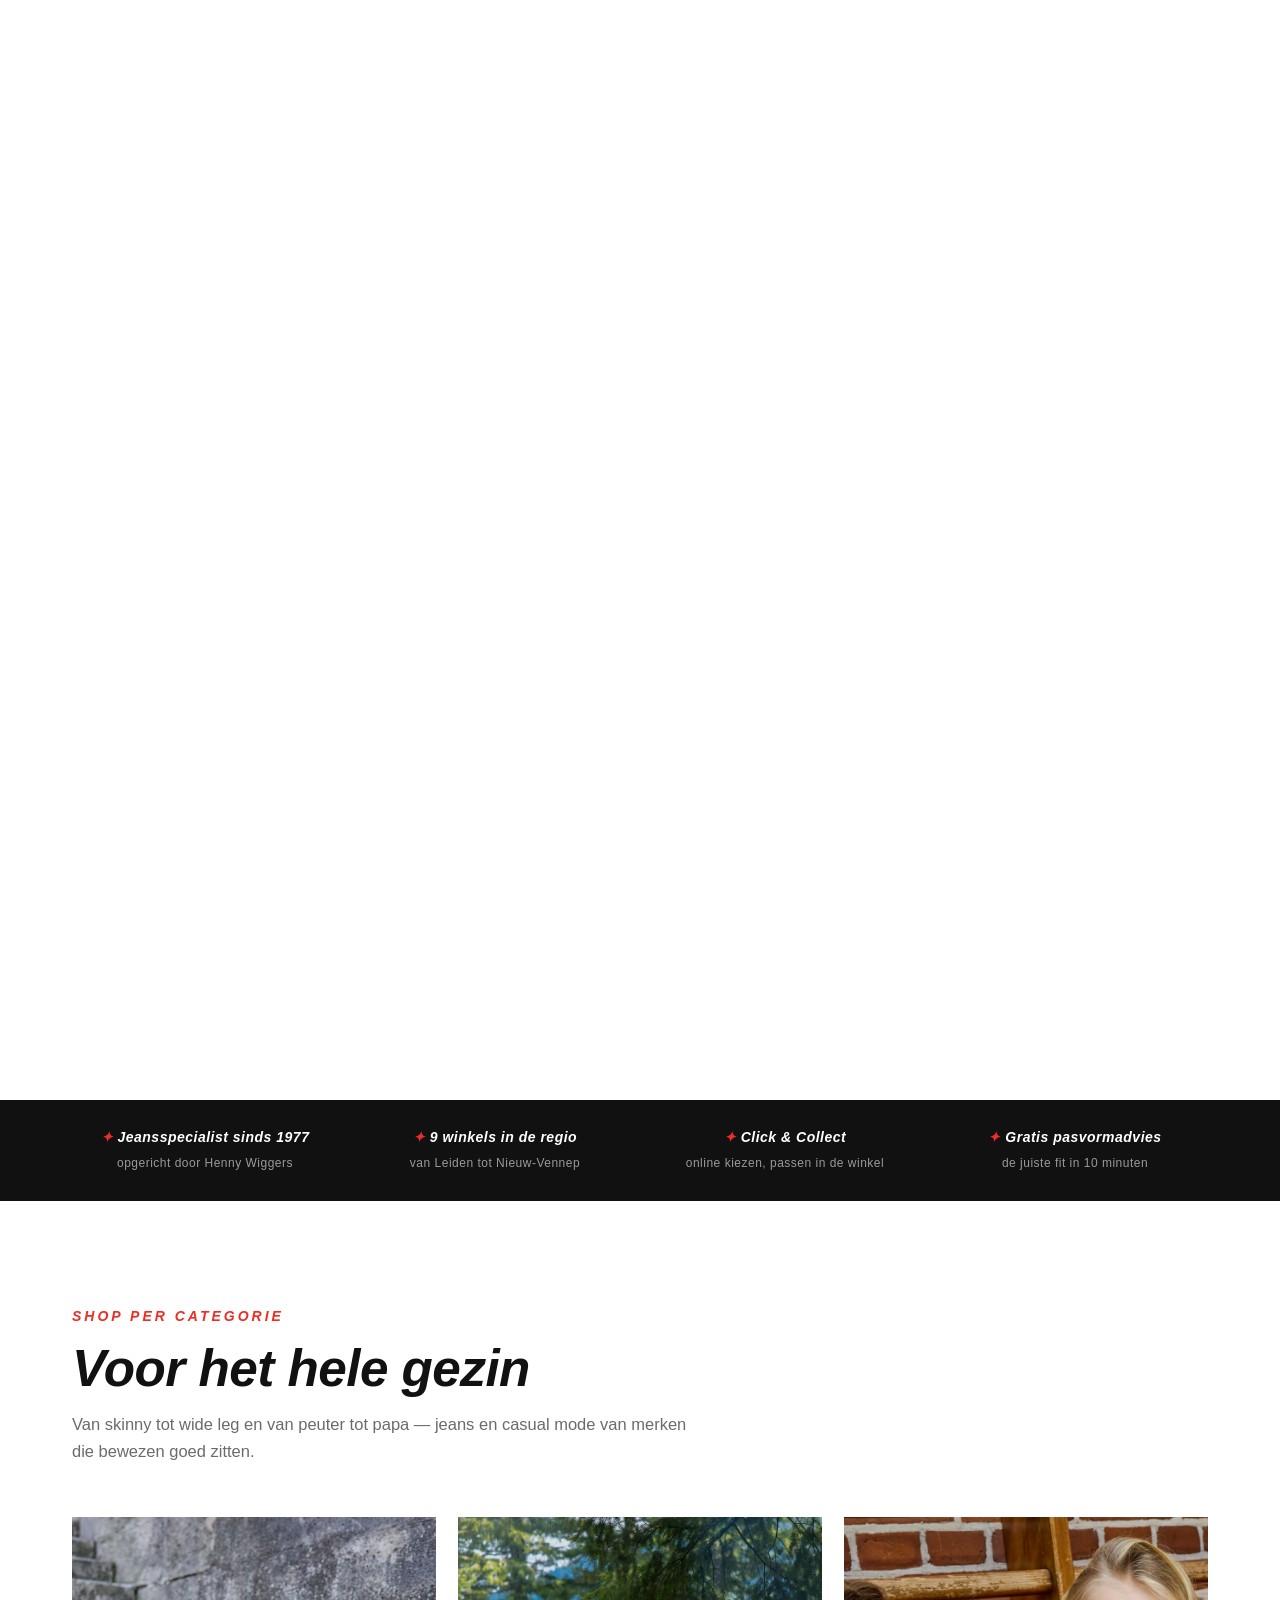
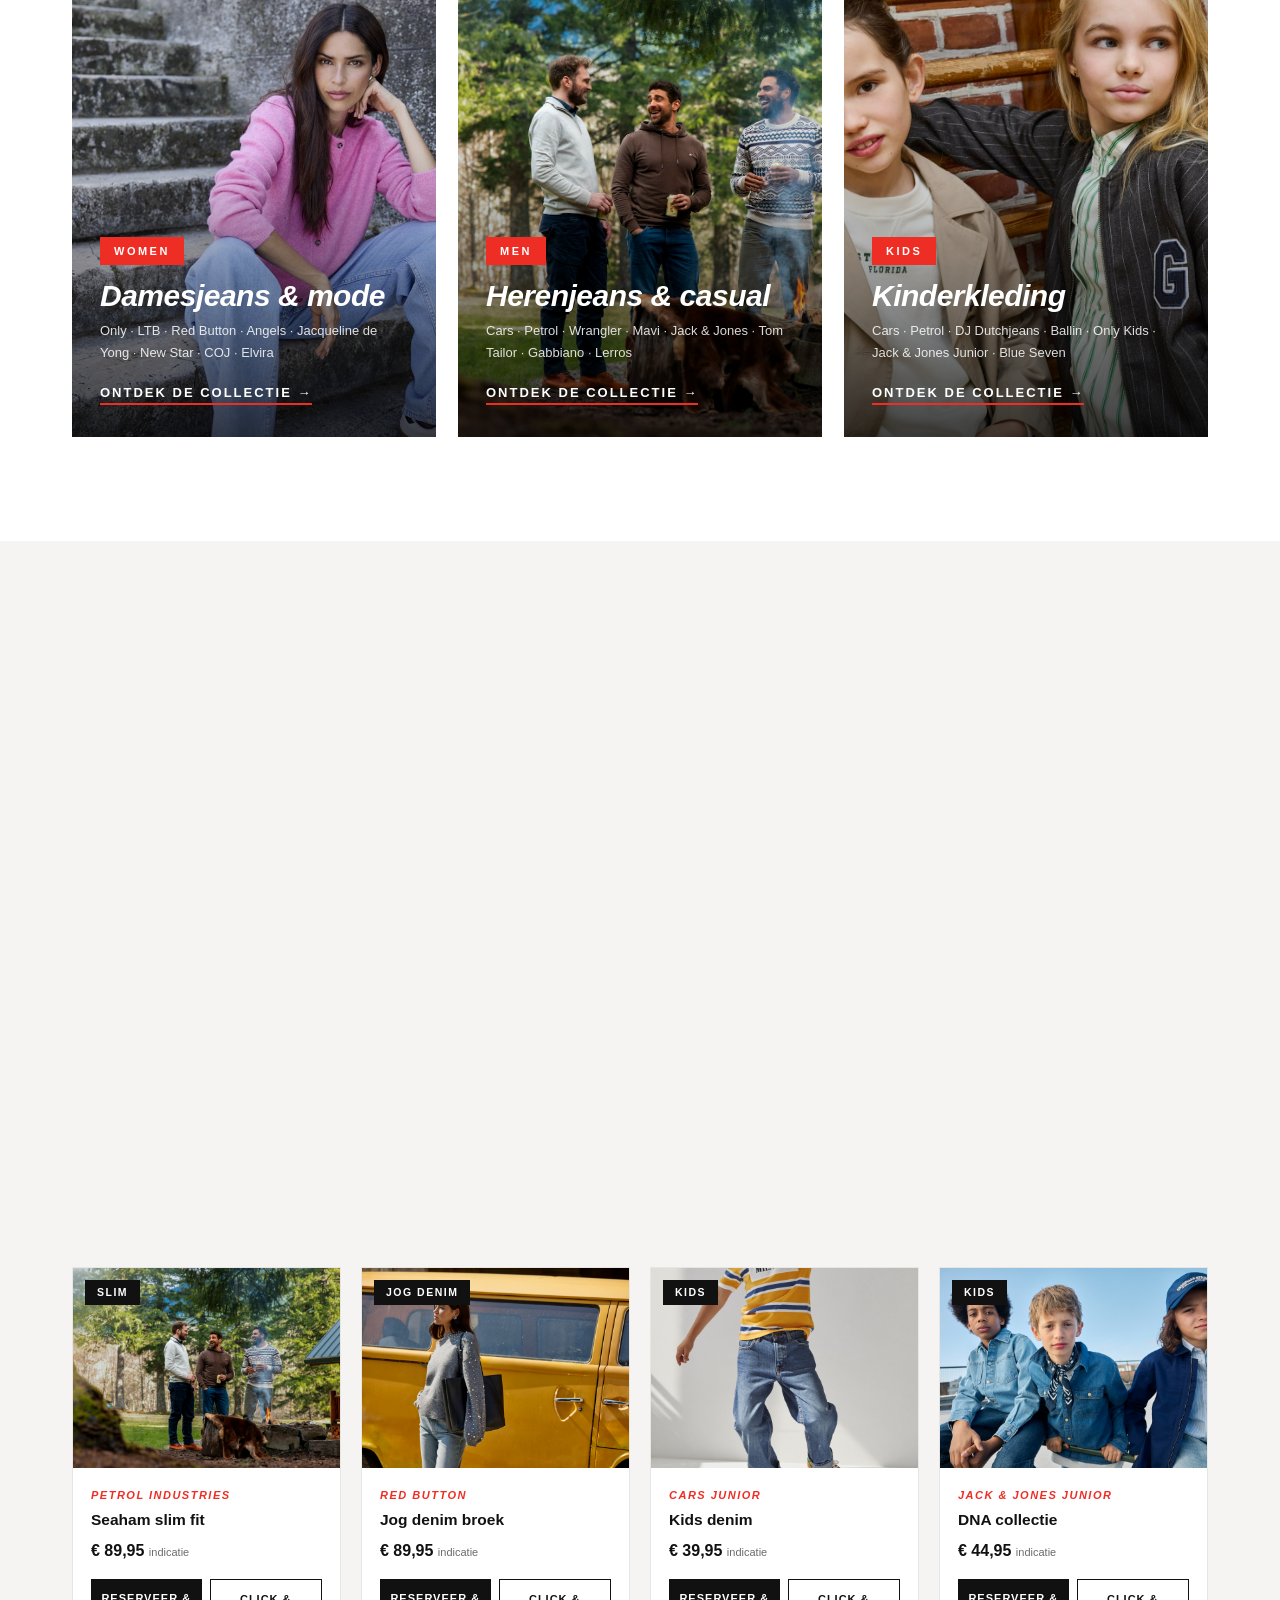
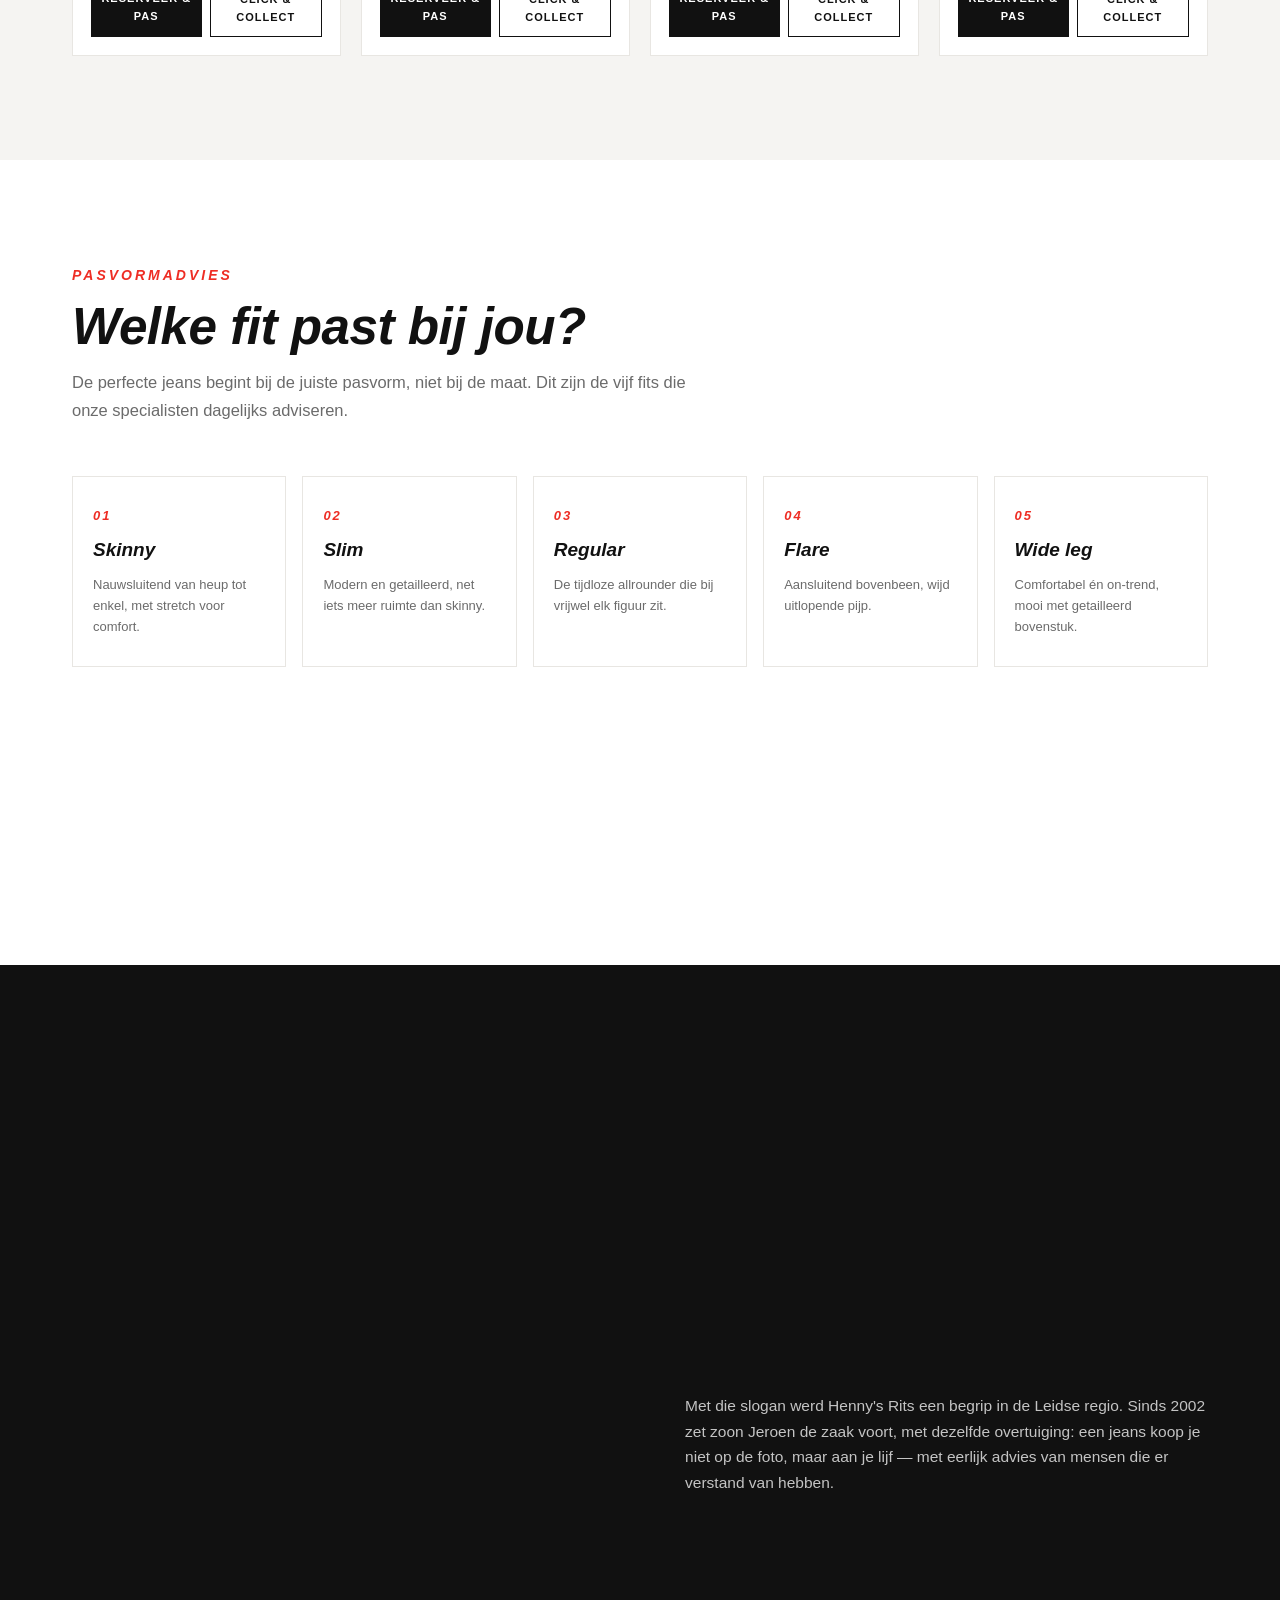
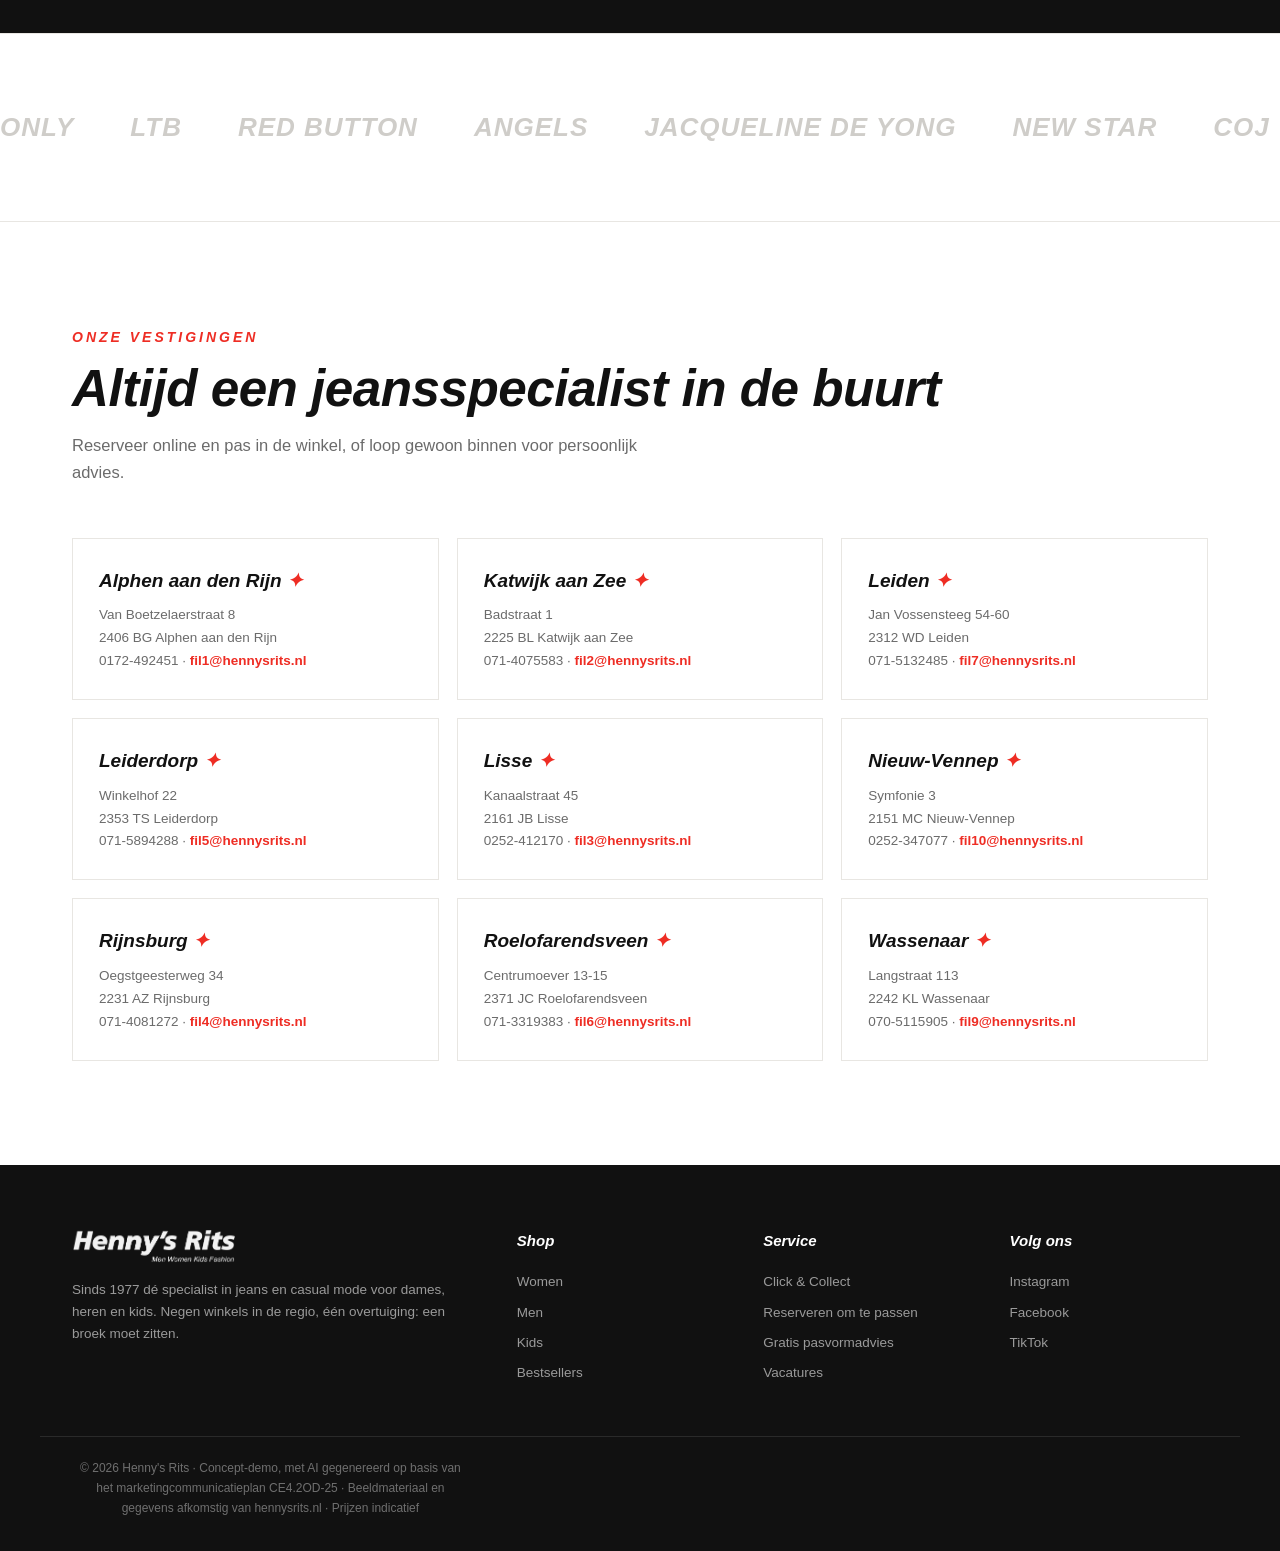
==== commit 93d94a82: "Mobiele versie: hamburgermenu, statische foto-hero zonder zware video-download Co-Authored-By: Claud" ====
--- a/index.html
+++ b/index.html
@@ -21,17 +21,19 @@
       <li><a href="vestigingen.html">Vestigingen</a></li>
     </ul>
     <a href="pasvormadvies.html" class="nav-cta">Vind jouw fit</a>
+  <button class="hamburger" id="hamburger" aria-label="Menu"><span></span><span></span><span></span></button>
   </nav>
 </header>
 
 <div class="scrolly" id="top">
   <div class="scrolly-sticky">
-    <video class="scrolly-media" id="scrollyVideo" src="assets/winkel-video-scrub-2k60.mp4" poster="assets/winkel-hero.png" muted playsinline preload="auto"></video>
+    <video class="scrolly-media" id="scrollyVideo" data-src="assets/winkel-video-scrub-2k60.mp4" poster="assets/winkel-hero.jpg" muted playsinline preload="auto"></video>
 
     <div class="stage on" id="stage1">
       <div class="hero-kicker"><b>Sinds 1977</b> Men · Women · Kids · Fashion</div>
       <h1>Stap binnen bij <span>dé jeansspecialist.</span></h1>
-      <p>Scroll en loop onze winkel in.</p>
+      <p>Shop de Nieuwste Mode bij Henny's Rits – Stijl voor Iedereen!</p>
+      <div class="mobiele-knoppen"><a href="#bestsellers" class="btn btn-rood">Shop bestsellers</a><a href="pasvormadvies.html" class="btn btn-wit" style="margin-left:0">Doe de pasvormcheck</a></div>
     </div>
 
     <div class="stage" id="stage2">
@@ -267,9 +269,13 @@
   const progressBar = document.getElementById('scrollProgress');
   let targetTime = 0, videoReady = false;
 
+  // Mobiel: geen zware video downloaden, statische foto-hero met knoppen
+  const isMobiel = matchMedia('(max-width:940px)').matches;
+  if (isMobiel) scrolly.classList.add('mobiel');
+
   // Laad de video als blob: dan is hij volledig seekbaar (nodig voor scrubben),
   // onafhankelijk van Range-support op de server. Bij mislukken blijft de poster-foto staan.
-  fetch(video.getAttribute('src'))
+  if (!isMobiel) fetch(video.getAttribute('data-src'))
     .then(r => { if (!r.ok) throw new Error(r.status); return r.blob(); })
     .then(b => { video.src = URL.createObjectURL(b); })
     .catch(() => { videoReady = false; });
@@ -292,28 +298,39 @@
     hdr.classList.toggle('solid', p >= 1 || scrollY > scrolly.offsetHeight - innerHeight + 60);
   }
 
-  // soepel scrubben met lerp in een rAF-loop
-  let lastRaf = 0;
-  (function raf(t) {
-    lastRaf = t || performance.now();
-    update();
-    if (videoReady && video.duration && Math.abs(video.currentTime - targetTime) > .012) {
-      video.currentTime += (targetTime - video.currentTime) * .28;
-    }
-    requestAnimationFrame(raf);
-  })();
-
-  // fallback: als rAF stilstaat (verborgen/zuinige tab) scrubt de scroll-listener direct
-  addEventListener('scroll', () => {
-    update();
-    if (videoReady && video.duration && performance.now() - lastRaf > 200) video.currentTime = targetTime;
-  }, {passive:true});
+  if (!isMobiel) {
+    // soepel scrubben met lerp in een rAF-loop
+    let lastRaf = 0;
+    (function raf(t) {
+      lastRaf = t || performance.now();
+      update();
+      if (videoReady && video.duration && Math.abs(video.currentTime - targetTime) > .012) {
+        video.currentTime += (targetTime - video.currentTime) * .28;
+      }
+      requestAnimationFrame(raf);
+    })();
+
+    // fallback: als rAF stilstaat (verborgen/zuinige tab) scrubt de scroll-listener direct
+    addEventListener('scroll', () => {
+      update();
+      if (videoReady && video.duration && performance.now() - lastRaf > 200) video.currentTime = targetTime;
+    }, {passive:true});
+  } else {
+    // mobiel: alleen de header laten omschakelen bij scrollen
+    hdr.classList.toggle('solid', scrollY > 60);
+    addEventListener('scroll', () => hdr.classList.toggle('solid', scrollY > 60), {passive:true});
+  }
 
   // reveal on scroll
   const io = new IntersectionObserver(es => es.forEach(e => {
     if (e.isIntersecting) { e.target.classList.add('in'); io.unobserve(e.target); }
   }), {threshold:.15});
   document.querySelectorAll('.reveal').forEach(el => io.observe(el));
+
+  // hamburgermenu (mobiel)
+  const menuEl = document.querySelector('.menu');
+  const burgerEl = document.getElementById('hamburger');
+  if (burgerEl && menuEl) burgerEl.addEventListener('click', () => menuEl.classList.toggle('open'));
 </script>
 
 </body>
--- a/assets/style.css
+++ b/assets/style.css
@@ -31,6 +31,10 @@
   .nav-cta{background:var(--rood);color:#fff !important;padding:11px 24px;font-weight:700;font-size:12.5px;letter-spacing:2px;text-transform:uppercase;text-shadow:none !important;transition:background .25s}
   .nav-cta:hover{background:var(--rood-donker)}
   .nav-cta::after{display:none}
+  .hamburger{display:none;background:none;border:0;cursor:pointer;padding:8px}
+  .hamburger span{display:block;width:24px;height:2px;background:#fff;margin:5px 0;transition:.3s}
+  header.solid .hamburger span{background:var(--zwart)}
+  .mobiele-knoppen{display:none}
 
   /* scroll-video hero */
   .scrolly{height:300vh;position:relative}
@@ -149,7 +153,12 @@
   .demo-note{position:fixed;bottom:16px;right:16px;z-index:200;background:var(--zwart);color:#fff;font-size:11px;padding:8px 14px;opacity:.85;letter-spacing:.5px}
 
   @media(max-width:940px){
-    .menu{display:none}
+    .hamburger{display:block}
+    .nav .nav-cta{display:none}
+    .menu{display:none;position:absolute;top:100%;left:0;right:0;background:#fff;flex-direction:column;gap:0;padding:10px 28px 16px;border-bottom:1px solid var(--lijn);box-shadow:0 14px 30px rgba(0,0,0,.10)}
+    .menu.open{display:flex}
+    .menu a{display:block;padding:13px 0;color:var(--zwart) !important;text-shadow:none !important;border-bottom:1px solid var(--lichtgrijs)}
+    .menu li:last-child a{border-bottom:none}
     .usp .wrap,.grid-4{grid-template-columns:repeat(2,1fr)}
     .cats{grid-template-columns:1fr}
     .cat{height:420px}
@@ -158,6 +167,13 @@
     .stores-grid{grid-template-columns:1fr}
     .fit-cta{flex-direction:column;text-align:center}
     .btn-wit{margin-left:0;margin-top:12px}
+    .stage h1{font-size:clamp(32px,9vw,48px)}
+    .scrolly.mobiel{height:100vh;height:100svh}
+    .scrolly.mobiel .scrolly-sticky{position:relative;height:100vh;height:100svh}
+    .scrolly.mobiel .scrolly-media{object-position:center 30%}
+    .scrolly.mobiel #stage2,.scrolly.mobiel #stage3,.scrolly.mobiel .scroll-progress,.scrolly.mobiel .scroll-hint{display:none}
+    .scrolly.mobiel #stage1{opacity:1;transform:none;pointer-events:auto}
+    .scrolly.mobiel .mobiele-knoppen{display:flex;flex-direction:column;gap:12px;margin-top:30px;width:100%;max-width:300px}
   }
 
 /* ===== subpagina's ===== */
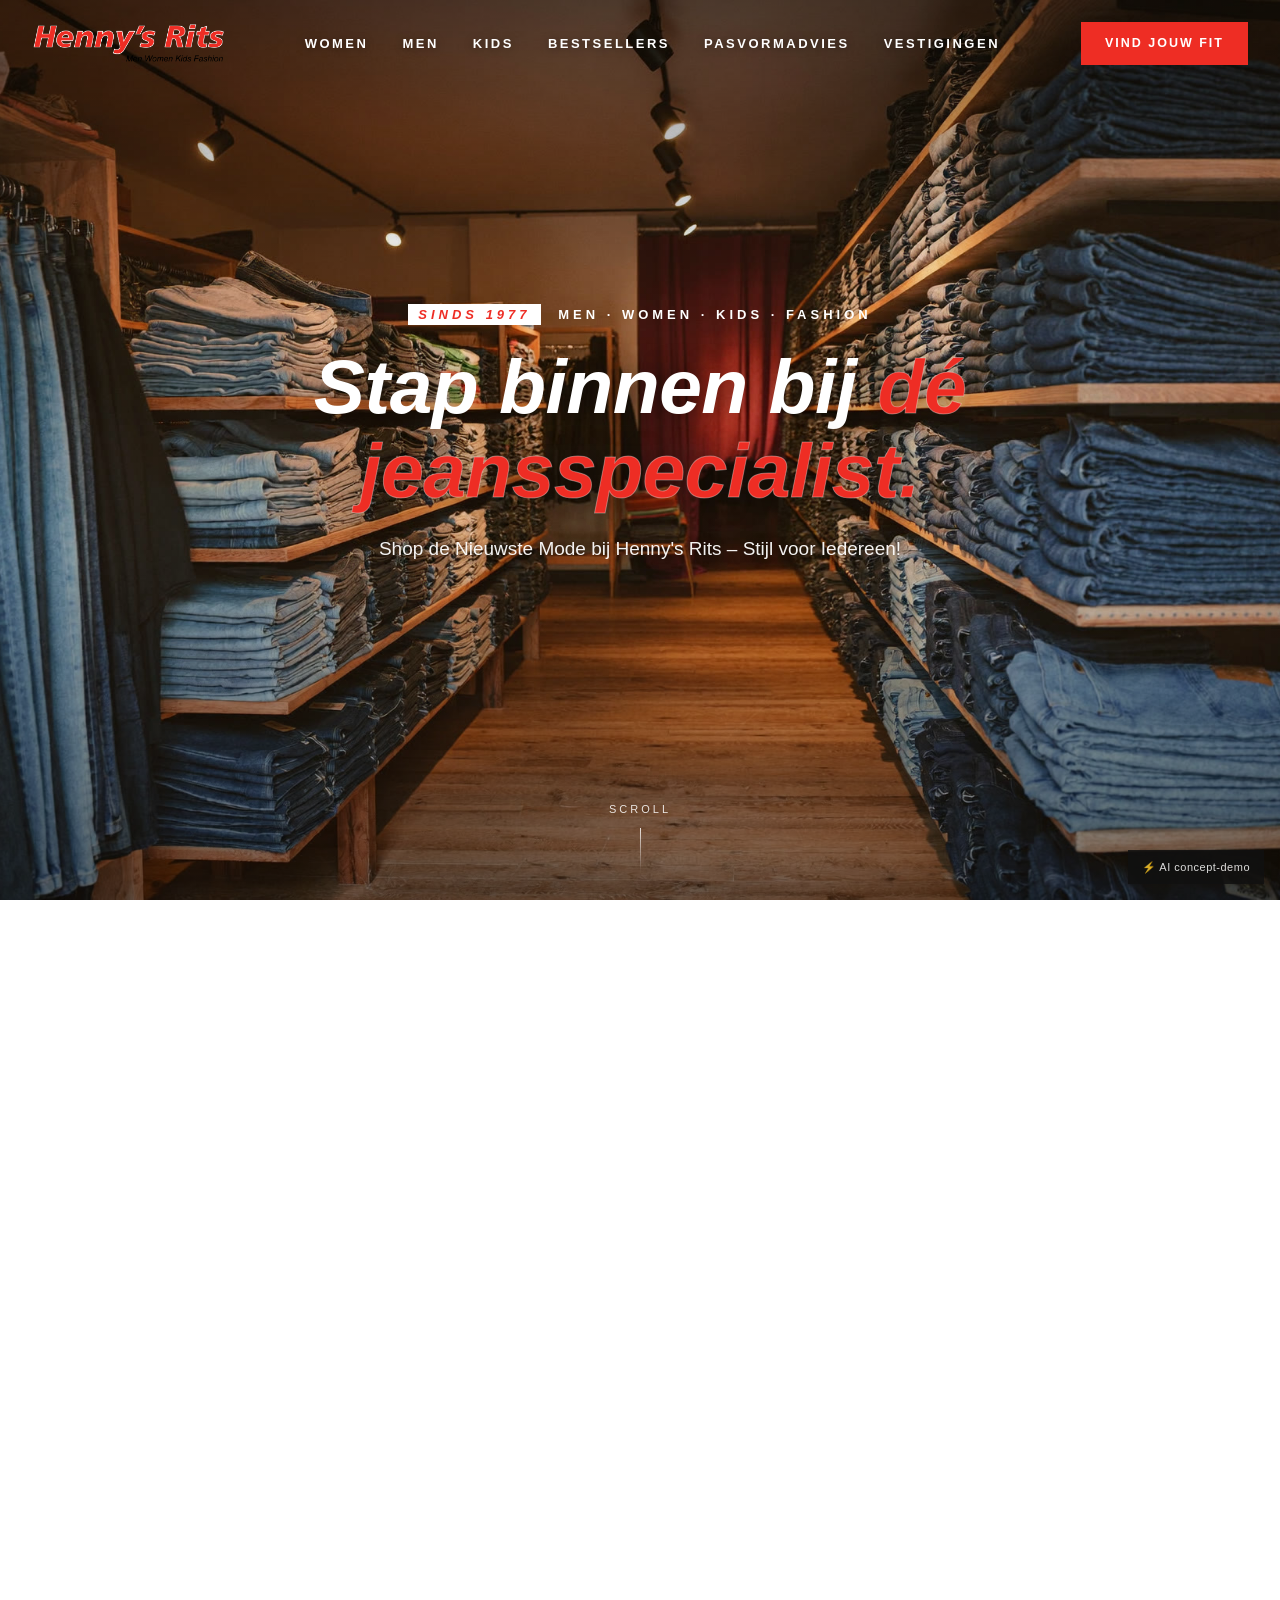
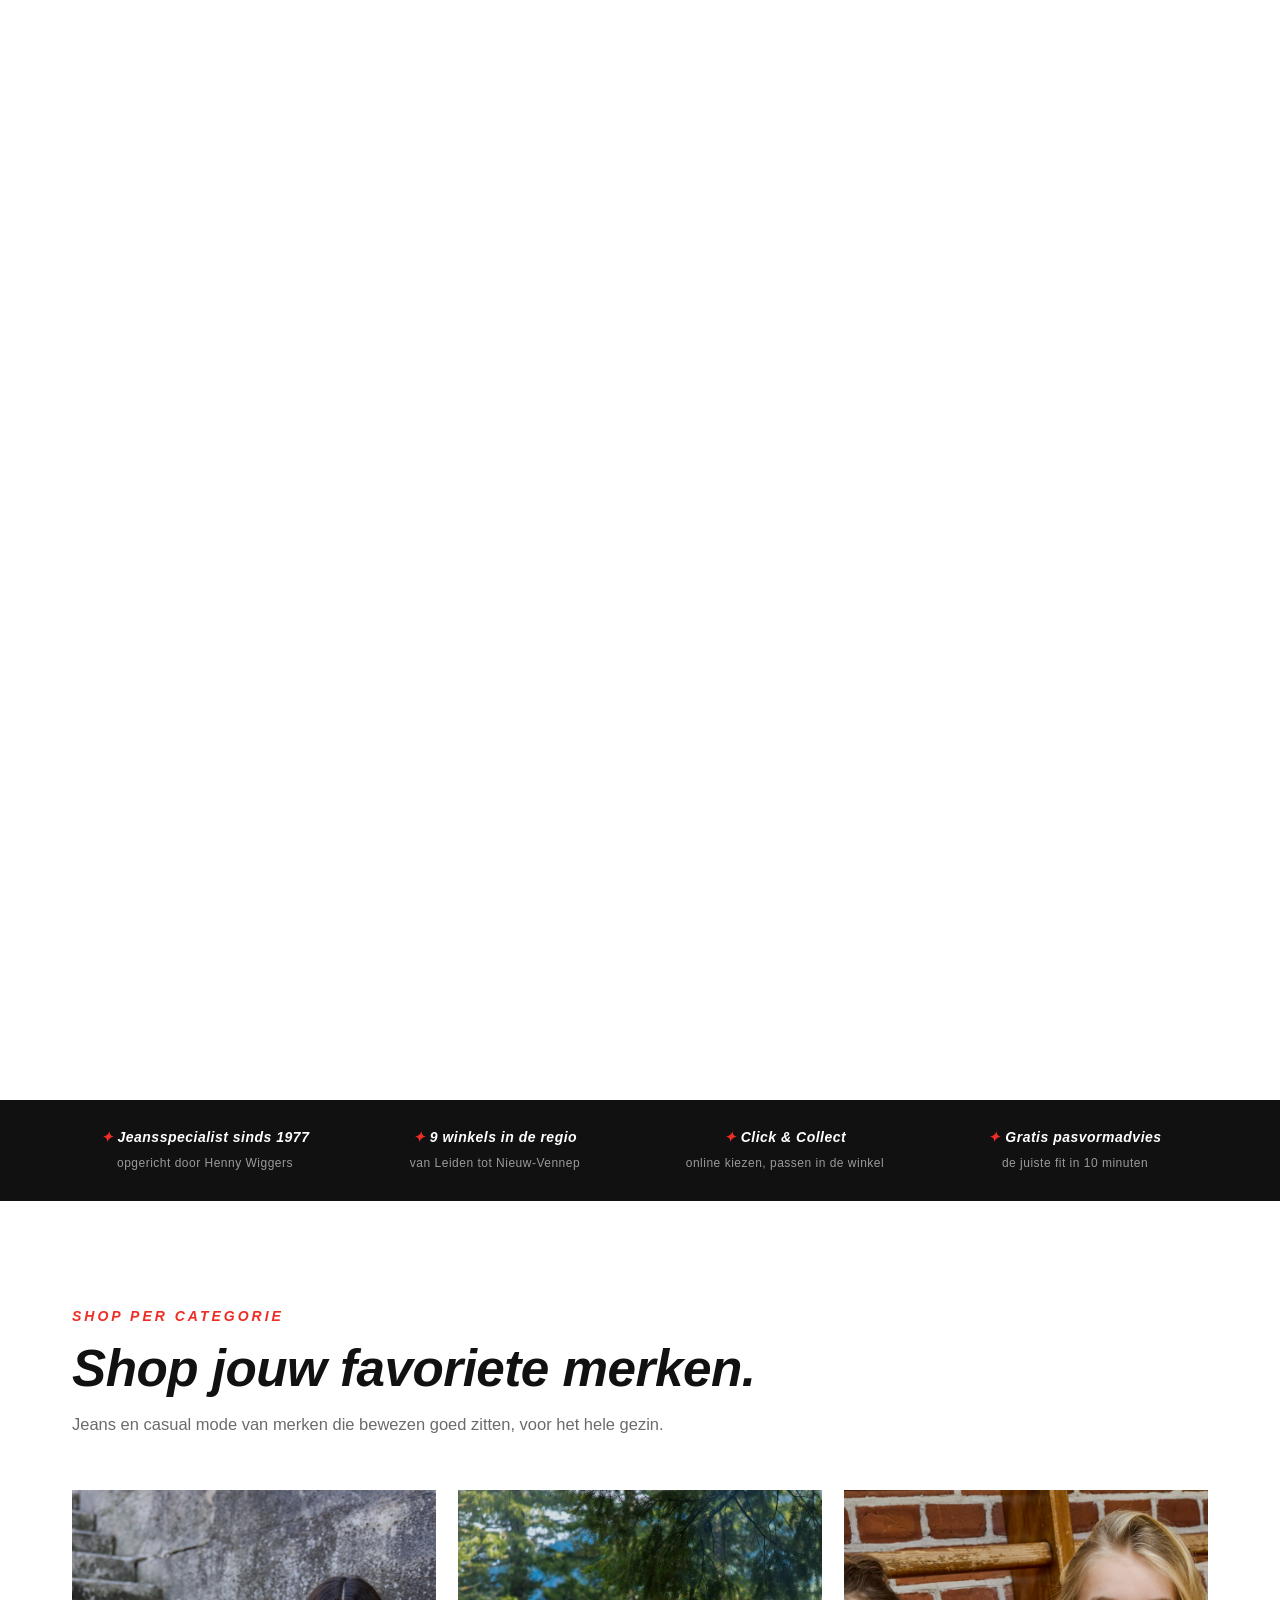
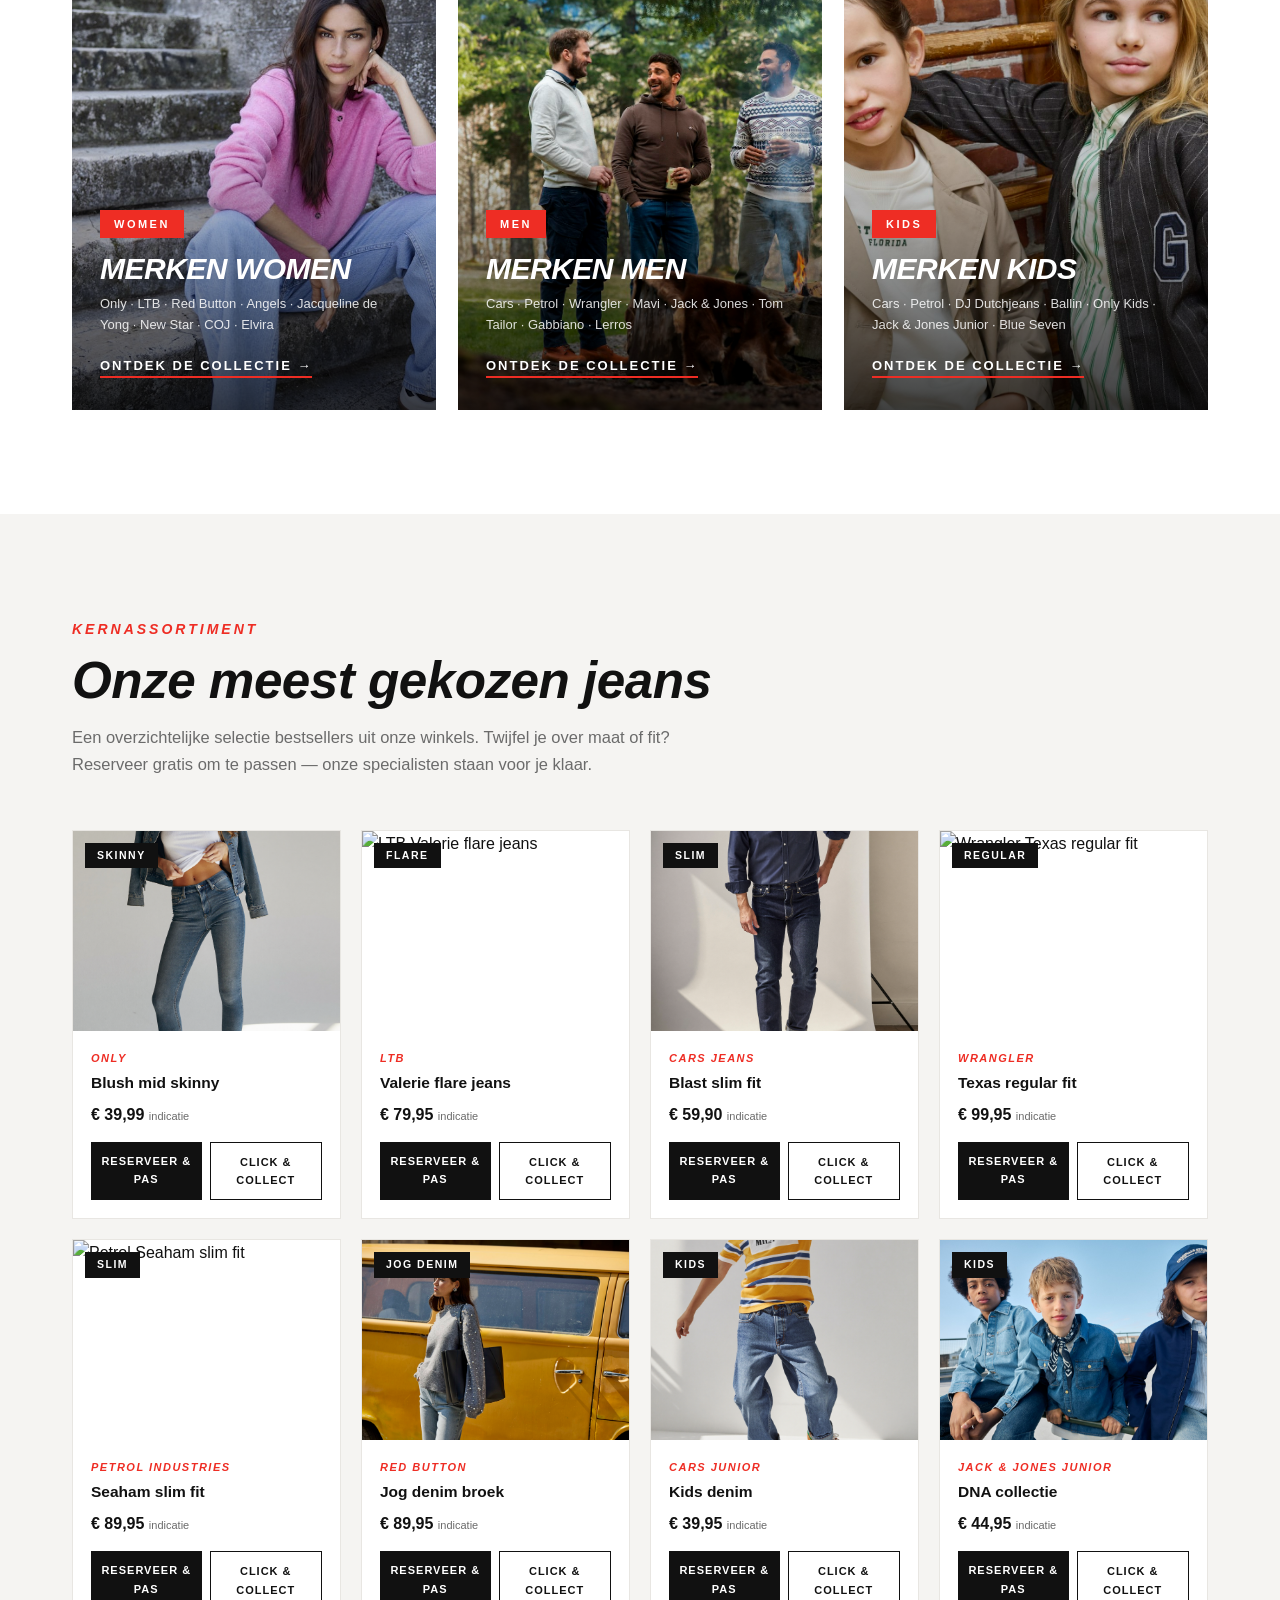
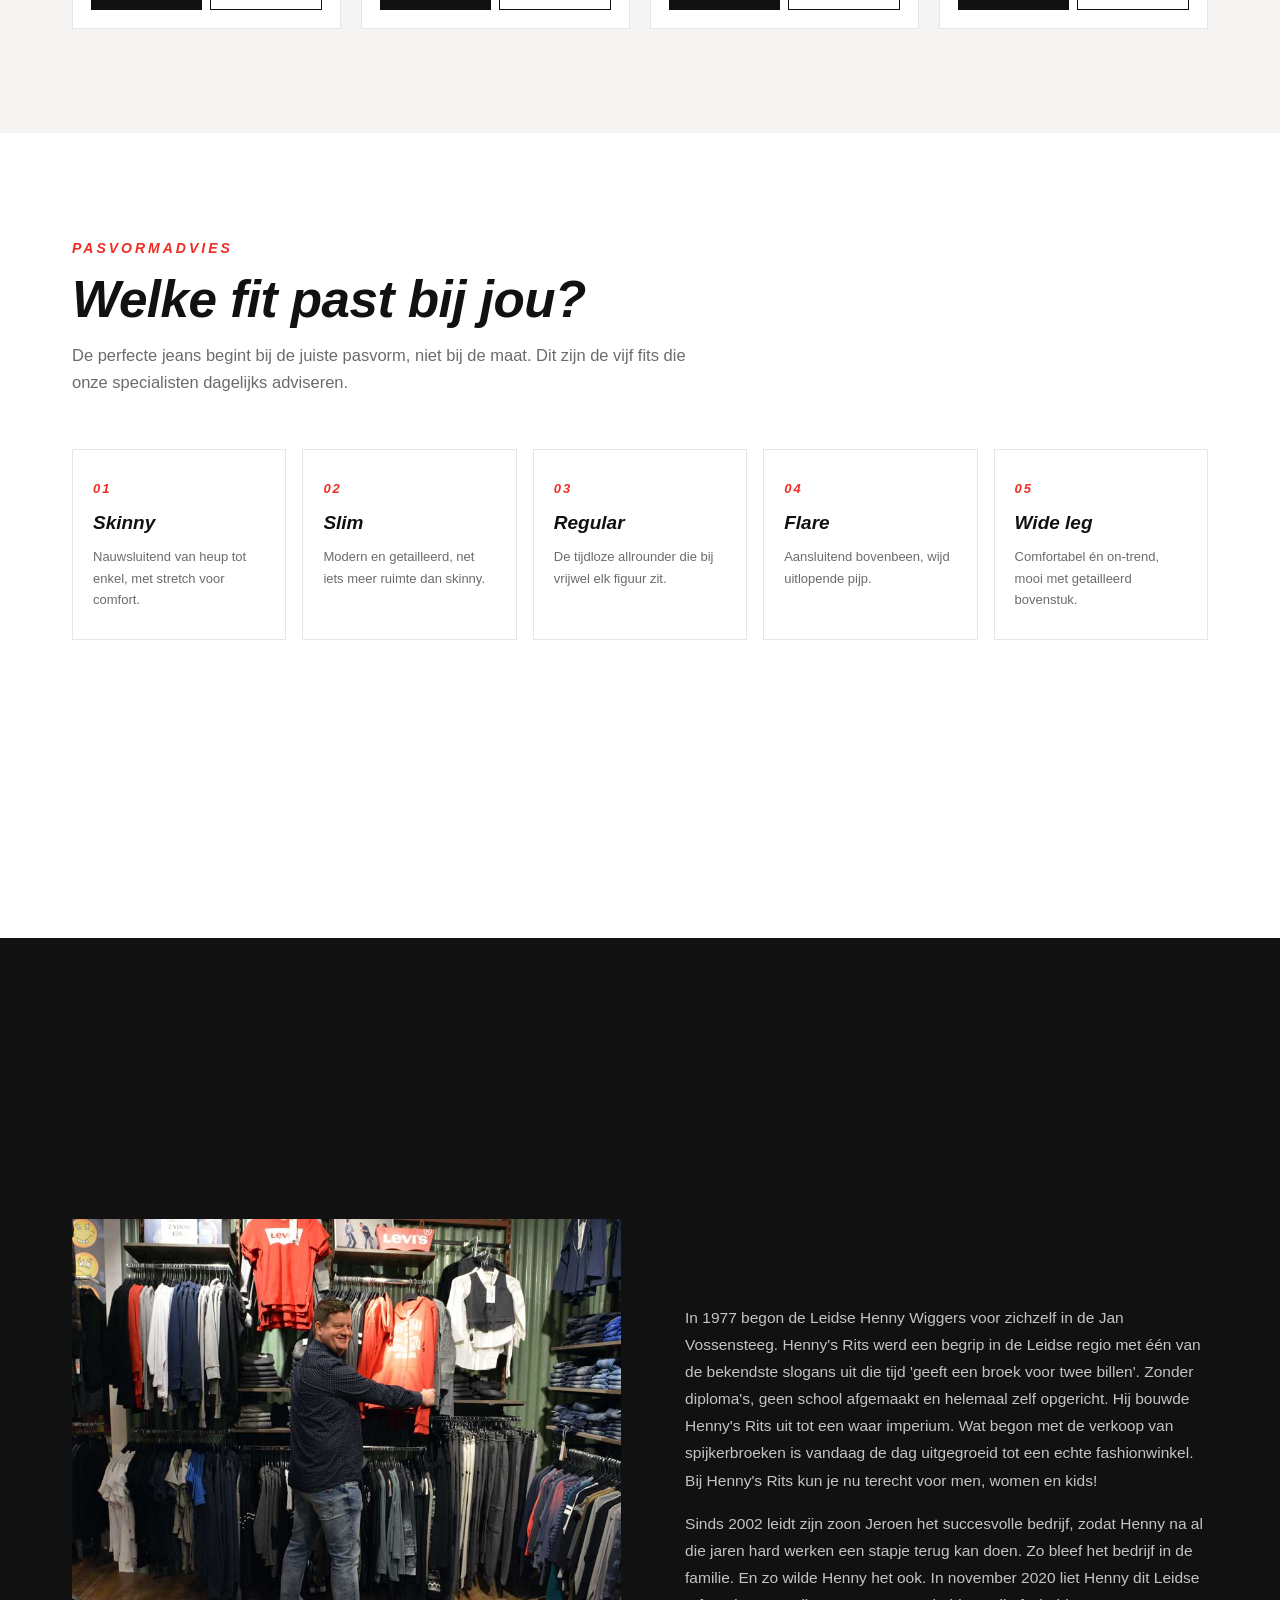
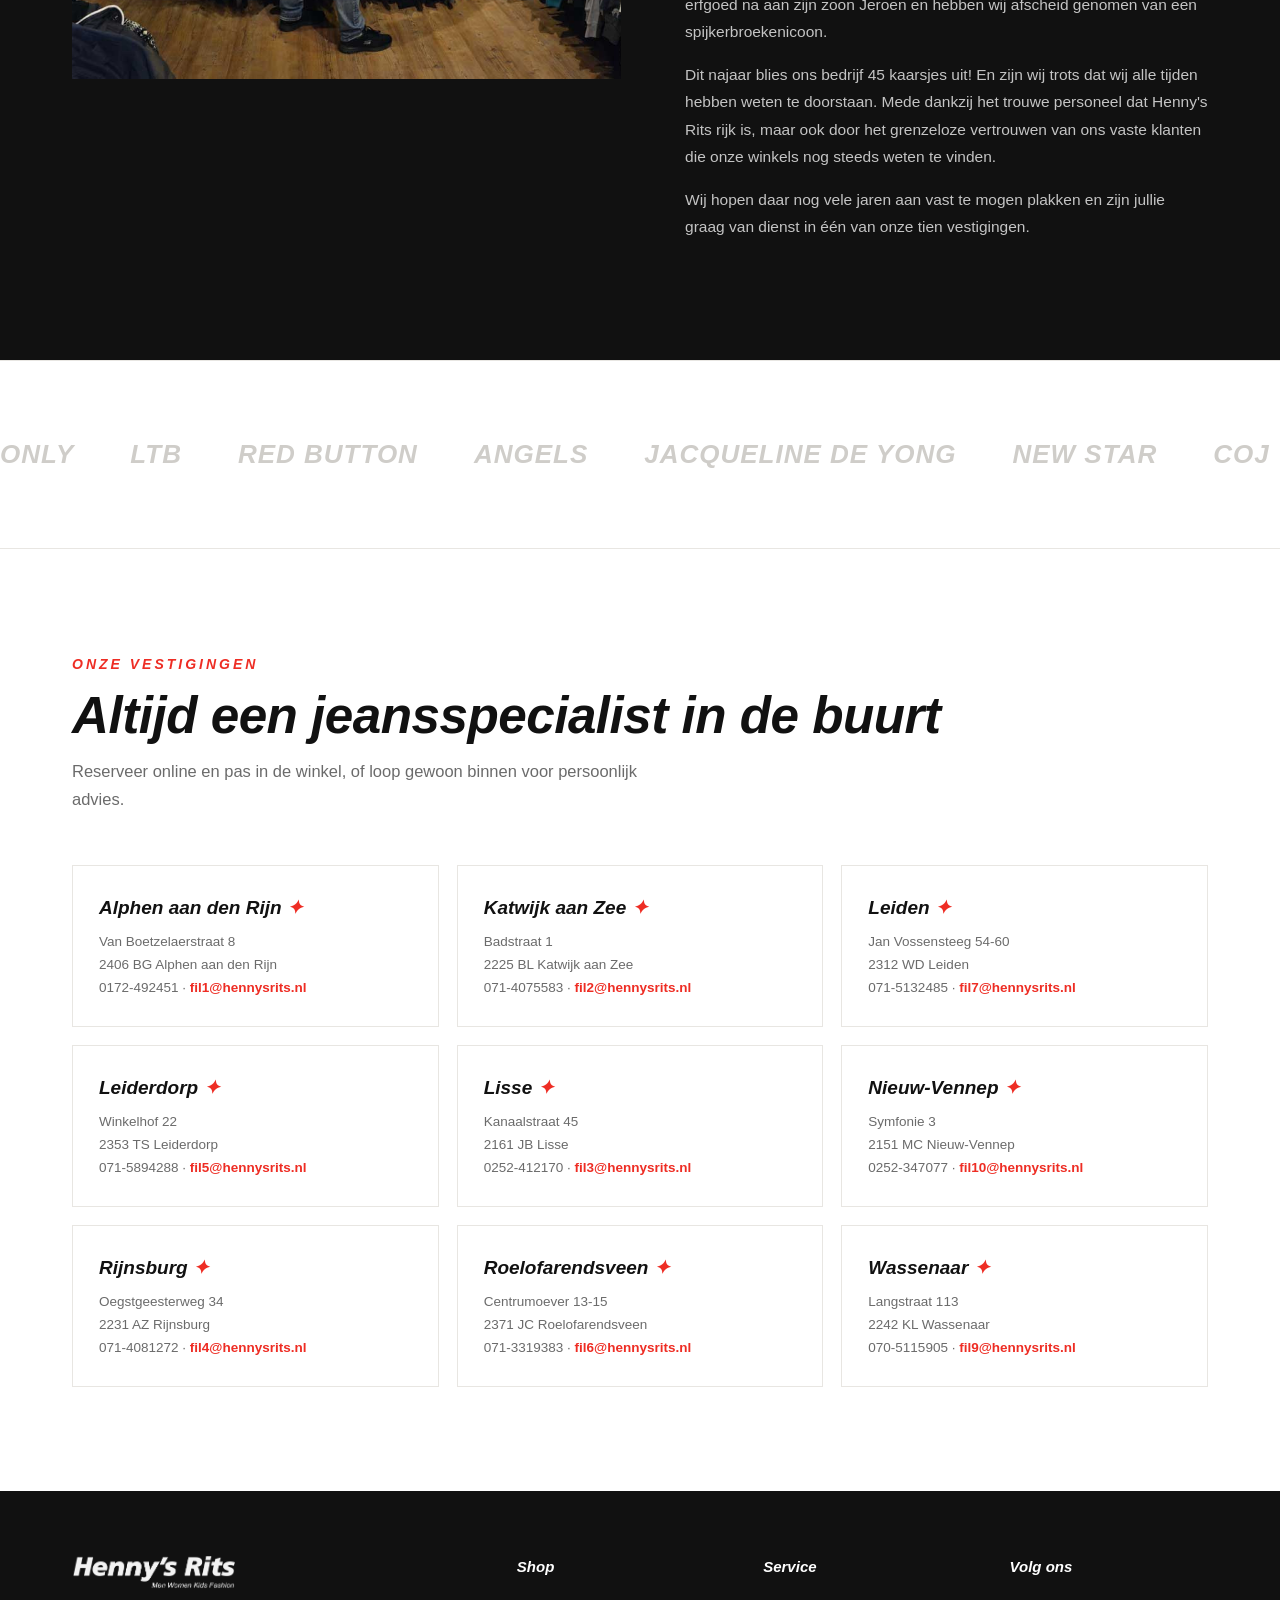
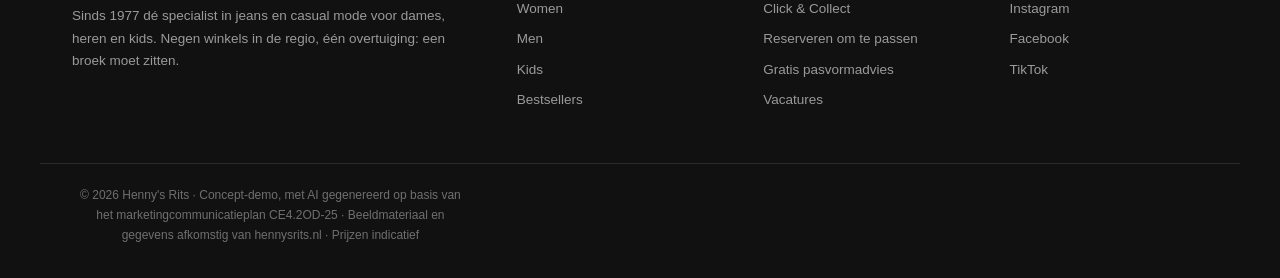
==== commit d849e30f: "Letterlijke teksten van hennysrits.nl, laadscherm voor soepel scrubben, avatar-foto's op homepage Co" ====
--- a/index.html
+++ b/index.html
@@ -8,6 +8,12 @@
 <link rel="stylesheet" href="assets/style.css">
 </head>
 <body>
+
+<div class="laadscherm" id="laadscherm">
+  <img src="assets/logo.png" alt="Henny's Rits">
+  <div class="laadbalk"><div id="laadbalkVul"></div></div>
+  <span class="laadtekst">De winkel wordt geopend</span>
+</div>
 
 <header id="hdr">
   <nav class="nav">
@@ -65,14 +71,14 @@
 <section id="women">
   <div class="wrap">
     <div class="kicker reveal">Shop per categorie</div>
-    <h2 class="sec-title reveal">Voor het hele gezin</h2>
-    <p class="sec-sub reveal">Van skinny tot wide leg en van peuter tot papa — jeans en casual mode van merken die bewezen goed zitten.</p>
+    <h2 class="sec-title reveal">Shop jouw favoriete merken.</h2>
+    <p class="sec-sub reveal">Jeans en casual mode van merken die bewezen goed zitten, voor het hele gezin.</p>
     <div class="cats">
       <a href="women.html" class="cat reveal">
         <img src="assets/dames-jdy.jpg" alt="Damescollectie — Jacqueline de Yong">
         <div class="cat-body">
           <span class="lbl">Women</span>
-          <h3>Damesjeans & mode</h3>
+          <h3>MERKEN WOMEN</h3>
           <p>Only · LTB · Red Button · Angels · Jacqueline de Yong · New Star · COJ · Elvira</p>
           <span class="pijl">Ontdek de collectie →</span>
         </div>
@@ -81,7 +87,7 @@
         <img src="assets/heren-petrol.jpg" alt="Herencollectie — Petrol Industries">
         <div class="cat-body">
           <span class="lbl">Men</span>
-          <h3>Herenjeans & casual</h3>
+          <h3>MERKEN MEN</h3>
           <p>Cars · Petrol · Wrangler · Mavi · Jack & Jones · Tom Tailor · Gabbiano · Lerros</p>
           <span class="pijl">Ontdek de collectie →</span>
         </div>
@@ -90,7 +96,7 @@
         <img src="assets/kids-only.jpg" alt="Kidscollectie — Only Kids">
         <div class="cat-body">
           <span class="lbl">Kids</span>
-          <h3>Kinderkleding</h3>
+          <h3>MERKEN KIDS</h3>
           <p>Cars · Petrol · DJ Dutchjeans · Ballin · Only Kids · Jack & Jones Junior · Blue Seven</p>
           <span class="pijl">Ontdek de collectie →</span>
         </div>
@@ -130,7 +136,7 @@
         </div>
       </div>
       <div class="product reveal d3">
-        <div class="p-img"><img src="assets/heren-gabbiano.jpg" alt="Gabbiano herenjeans"><span class="fit">Regular</span></div>
+        <div class="p-img"><img src="assets/shoot-avatar-wrangler.png" class="shoot" alt="Wrangler Texas regular fit"><span class="fit">Regular</span></div>
         <div class="p-body">
           <div class="p-brand">Wrangler</div><div class="p-name">Texas regular fit</div>
           <div class="p-price">€ 99,95 <small>indicatie</small></div>
@@ -138,7 +144,7 @@
         </div>
       </div>
       <div class="product reveal">
-        <div class="p-img"><img src="assets/heren-petrol.jpg" alt="Petrol Seaham slim fit"><span class="fit">Slim</span></div>
+        <div class="p-img"><img src="assets/shoot-avatar-petrol.png" class="shoot" alt="Petrol Seaham slim fit"><span class="fit">Slim</span></div>
         <div class="p-body">
           <div class="p-brand">Petrol Industries</div><div class="p-name">Seaham slim fit</div>
           <div class="p-price">€ 89,95 <small>indicatie</small></div>
@@ -199,11 +205,14 @@
   <div class="wrap">
     <img src="assets/historie.jpg" alt="Henny's Rits winkel" class="reveal">
     <div>
-      <div class="kicker reveal">Ons verhaal</div>
-      <h2 class="reveal">Bijna 50 jaar verstand van broeken</h2>
-      <p class="reveal d1">In 1977 opende Henny Wiggers zijn eerste winkel in Leiden. Wat begon met de verkoop van jeans groeide uit tot een echte modewinkel voor dames, heren en kids — met negen vestigingen in de regio.</p>
-      <div class="quote reveal d2">"Henny's Rits geeft een broek voor twee billen."</div>
-      <p class="reveal d2">Met die slogan werd Henny's Rits een begrip in de Leidse regio. Sinds 2002 zet zoon Jeroen de zaak voort, met dezelfde overtuiging: een jeans koop je niet op de foto, maar aan je lijf — met eerlijk advies van mensen die er verstand van hebben.</p>
+      <div class="kicker reveal">Onze geschiedenis</div>
+      <h2 class="reveal" style="font-style:normal;font-weight:600">Al meer dan 45 jaar HENNY'S RITS.</h2>
+      <p class="reveal d1" style="font-weight:300">Er was eens….</p>
+      <p class="reveal d1" style="font-weight:300;line-height:1.75">We gaan 45 jaar terug in de tijd. Als je het zo zegt is het bijna een halve eeuw geleden. Wat klinkt dat lang eigenlijk.</p>
+      <p class="reveal d2" style="font-weight:300;line-height:1.75">In 1977 begon de Leidse Henny Wiggers voor zichzelf in de Jan Vossensteeg. Henny's Rits werd een begrip in de Leidse regio met één van de bekendste slogans uit die tijd 'geeft een broek voor twee billen'. Zonder diploma's, geen school afgemaakt en helemaal zelf opgericht. Hij bouwde Henny's Rits uit tot een waar imperium. Wat begon met de verkoop van spijkerbroeken is vandaag de dag uitgegroeid tot een echte fashionwinkel. Bij Henny's Rits kun je nu terecht voor men, women en kids!</p>
+      <p class="reveal d2" style="font-weight:300;line-height:1.75">Sinds 2002 leidt zijn zoon Jeroen het succesvolle bedrijf, zodat Henny na al die jaren hard werken een stapje terug kan doen. Zo bleef het bedrijf in de familie. En zo wilde Henny het ook. In november 2020 liet Henny dit Leidse erfgoed na aan zijn zoon Jeroen en hebben wij afscheid genomen van een spijkerbroekenicoon.</p>
+      <p class="reveal d3" style="font-weight:300;line-height:1.75">Dit najaar blies ons bedrijf 45 kaarsjes uit! En zijn wij trots dat wij alle tijden hebben weten te doorstaan. Mede dankzij het trouwe personeel dat Henny's Rits rijk is, maar ook door het grenzeloze vertrouwen van ons vaste klanten die onze winkels nog steeds weten te vinden.</p>
+      <p class="reveal d3" style="font-weight:300;line-height:1.75">Wij hopen daar nog vele jaren aan vast te mogen plakken en zijn jullie graag van dienst in één van onze tien vestigingen.</p>
     </div>
   </div>
 </section>
@@ -273,12 +282,41 @@
   const isMobiel = matchMedia('(max-width:940px)').matches;
   if (isMobiel) scrolly.classList.add('mobiel');
 
-  // Laad de video als blob: dan is hij volledig seekbaar (nodig voor scrubben),
-  // onafhankelijk van Range-support op de server. Bij mislukken blijft de poster-foto staan.
-  if (!isMobiel) fetch(video.getAttribute('data-src'))
-    .then(r => { if (!r.ok) throw new Error(r.status); return r.blob(); })
-    .then(b => { video.src = URL.createObjectURL(b); })
-    .catch(() => { videoReady = false; });
+  // Laadscherm: haal de video volledig binnen voordat er gescrold kan worden.
+  // Daarna is het scrubben vanaf de allereerste scroll soepel.
+  const laadscherm = document.getElementById('laadscherm');
+  const laadbalkVul = document.getElementById('laadbalkVul');
+  function laadKlaar() {
+    laadscherm.classList.add('klaar');
+    document.body.classList.remove('laden');
+  }
+  if (!isMobiel) {
+    document.body.classList.add('laden');
+    setTimeout(laadKlaar, 15000); // vangnet: nooit langer dan 15 s blokkeren
+    (async () => {
+      try {
+        const r = await fetch(video.getAttribute('data-src'));
+        if (!r.ok) throw new Error(r.status);
+        const totaal = +r.headers.get('Content-Length') || 0;
+        const lezer = r.body.getReader();
+        const delen = [];
+        let geladen = 0;
+        for (;;) {
+          const {done, value} = await lezer.read();
+          if (done) break;
+          delen.push(value);
+          geladen += value.length;
+          if (totaal) laadbalkVul.style.width = Math.round(geladen / totaal * 100) + '%';
+        }
+        video.src = URL.createObjectURL(new Blob(delen, {type: 'video/mp4'}));
+        video.addEventListener('loadeddata', () => { try { video.currentTime = 0.001; } catch (e) {} laadKlaar(); }, {once: true});
+      } catch (e) {
+        laadKlaar(); // video mislukt: de winkelfoto blijft als hero staan
+      }
+    })();
+  } else {
+    laadKlaar();
+  }
   video.addEventListener('loadedmetadata', () => { videoReady = video.seekable.length > 0 && video.seekable.end(0) > 0; });
   video.addEventListener('error', () => { videoReady = false; }); // valt terug op poster-foto
 
--- a/assets/style.css
+++ b/assets/style.css
@@ -122,7 +122,7 @@
   .historie img{width:100%;height:460px;object-fit:cover}
   .historie .kicker{color:var(--rood)}
   .historie h2{font-size:clamp(30px,3.5vw,44px);margin-bottom:18px}
-  .historie p{color:#c4c4c4;font-size:15.5px;margin-bottom:16px}
+  .historie p{color:#c4c4c4;font-size:15.5px;margin-bottom:16px;font-weight:300}
   .historie .quote{border-left:3px solid var(--rood);padding-left:20px;font-style:italic;font-weight:700;font-size:19px;color:#fff;margin:24px 0}
 
   /* merken marquee */
@@ -188,3 +188,14 @@
 .merk-chips span{border:1.5px solid var(--lijn);background:#fff;padding:8px 20px;font-weight:800;font-style:italic;font-size:13.5px;text-transform:uppercase;letter-spacing:1px;color:var(--zwart)}
 .breadcrumb{font-size:12.5px;letter-spacing:1.5px;text-transform:uppercase;color:rgba(255,255,255,.75);margin-bottom:14px}
 .breadcrumb a:hover{color:#fff}
+
+
+/* ===== laadscherm ===== */
+.laadscherm{position:fixed;inset:0;z-index:999;background:#0d0a08;display:flex;flex-direction:column;align-items:center;justify-content:center;gap:22px;transition:opacity .6s ease}
+.laadscherm img{height:44px}
+.laadscherm .laadbalk{width:220px;height:3px;background:rgba(255,255,255,.15)}
+.laadscherm #laadbalkVul{height:100%;width:0%;background:var(--rood);transition:width .2s}
+.laadscherm .laadtekst{color:rgba(255,255,255,.55);font-size:11px;letter-spacing:3px;text-transform:uppercase}
+.laadscherm.klaar{opacity:0;pointer-events:none}
+body.laden{overflow:hidden}
+@media(max-width:940px){.laadscherm{display:none}}
